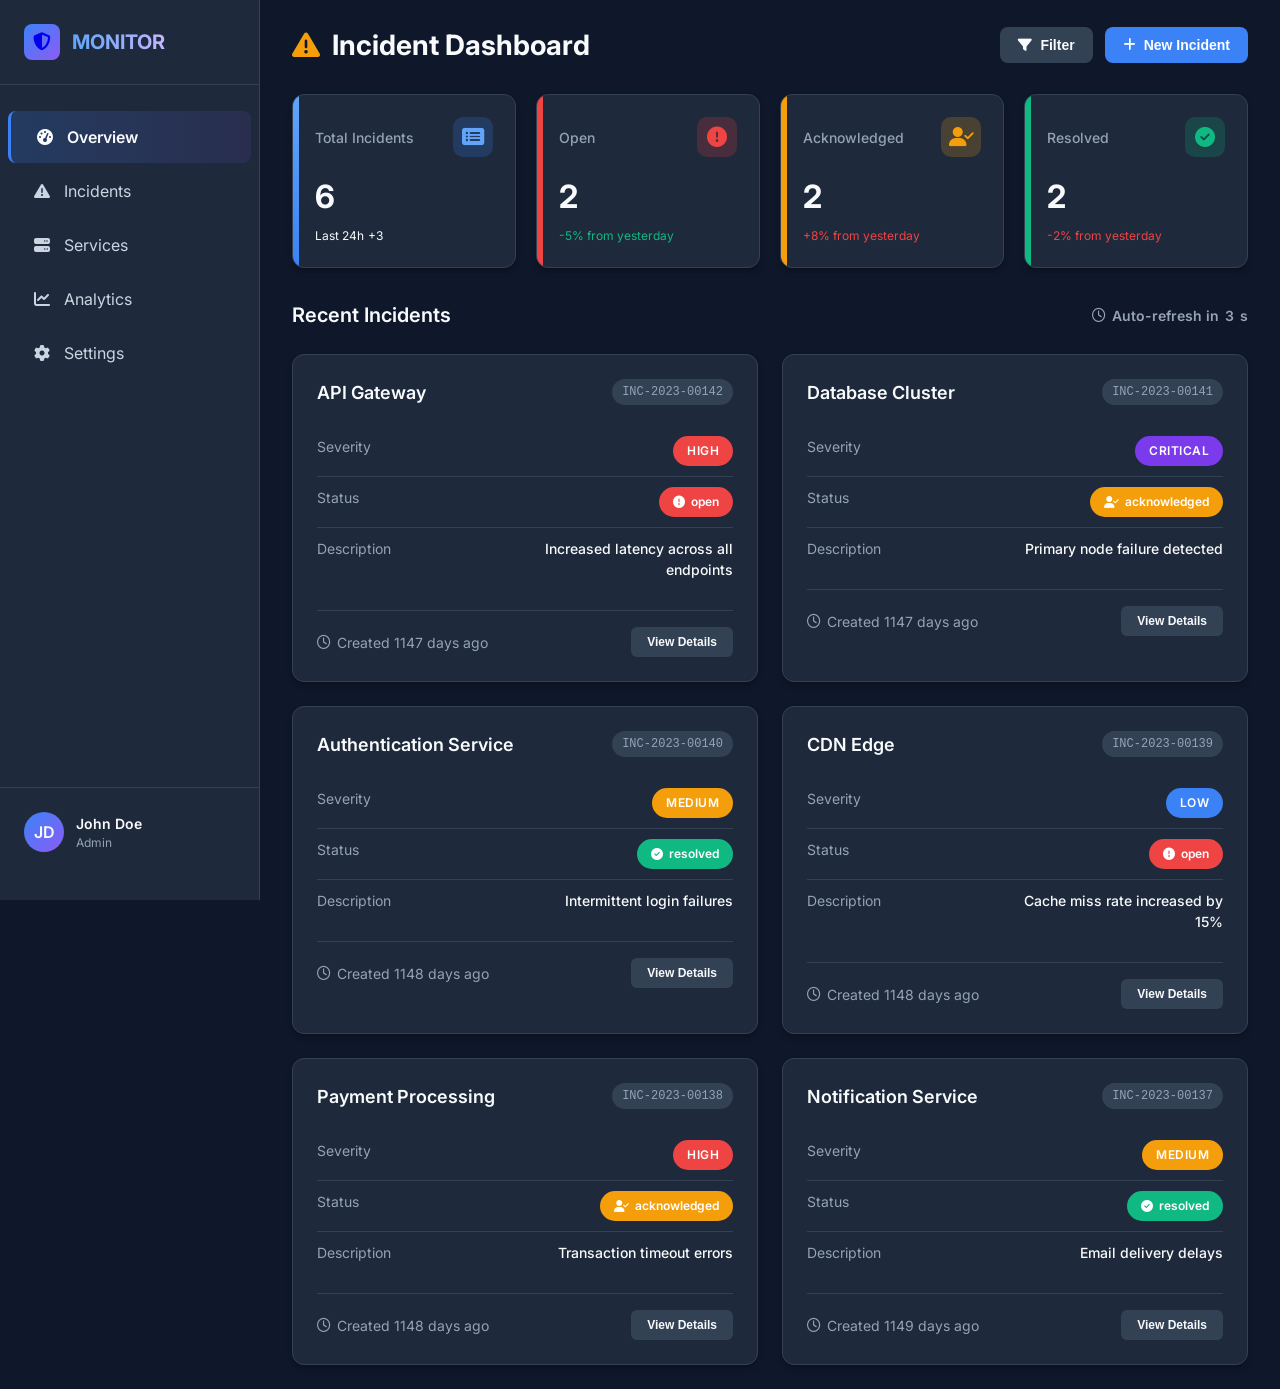
==== web-ui/index.html @ 993a1936 "finish" ====
<!DOCTYPE html>
<html lang="en">
<head>
  <meta charset="UTF-8">
  <meta name="viewport" content="width=device-width, initial-scale=1.0">
  <title>Dashboard - Monitoring Dashboard</title>
  <link href="https://fonts.googleapis.com/css2?family=Inter:wght@300;400;500;600;700&display=swap" rel="stylesheet">
  <link rel="stylesheet" href="https://cdnjs.cloudflare.com/ajax/libs/font-awesome/6.4.0/css/all.min.css">
  <style>
    /* CSS Variables */
    :root {
      --bg-primary: #0f172a;
      --bg-secondary: #1e293b;
      --bg-card: #1e293b;
      --bg-sidebar: #1e293b;
      --bg-accent: #334155;
      --text-primary: #f8fafc;
      --text-secondary: #cbd5e1;
      --text-muted: #94a3b8;
      --border-color: #334155;
      --shadow: 0 4px 6px -1px rgba(0,0,0,0.3);
      --radius: 12px;
      --transition: all 0.2s ease;
      --open: #ef4444;
      --acknowledged: #f59e0b;
      --resolved: #10b981;
      --low: #3b82f6;
      --medium: #f59e0b;
      --high: #ef4444;
      --critical: #7c3aed;
      --primary: #3b82f6;
      --success: #10b981;
      --warning: #f59e0b;
      --danger: #ef4444;
    }

    /* Base Styles */
    * {
      margin: 0;
      padding: 0;
      box-sizing: border-box;
    }

    body {
      font-family: 'Inter', sans-serif;
      background-color: var(--bg-primary);
      color: var(--text-primary);
      display: flex;
      min-height: 100vh;
      line-height: 1.5;
    }

    /* Sidebar */
    .sidebar {
      width: 260px;
      background-color: var(--bg-sidebar);
      padding: 24px 0;
      display: flex;
      flex-direction: column;
      border-right: 1px solid var(--border-color);
      position: sticky;
      top: 0;
      height: 100vh;
      flex-shrink: 0;
      z-index: 100;
    }

    .logo {
      display: flex;
      align-items: center;
      gap: 12px;
      padding: 0 24px 24px;
      border-bottom: 1px solid var(--border-color);
      margin-bottom: 24px;
      text-decoration: none;
    }

    .logo-icon {
      width: 36px;
      height: 36px;
      background: linear-gradient(135deg, #3b82f6, #8b5cf6);
      border-radius: 8px;
      display: flex;
      align-items: center;
      justify-content: center;
      font-size: 18px;
    }

    .logo-text {
      font-weight: 700;
      font-size: 1.25rem;
      background: linear-gradient(90deg, #60a5fa, #c4b5fd);
      -webkit-background-clip: text;
      -webkit-text-fill-color: transparent;
    }

    .nav-item {
      display: flex;
      align-items: center;
      gap: 12px;
      padding: 14px 24px;
      color: var(--text-secondary);
      text-decoration: none;
      transition: var(--transition);
      margin: 2px 8px;
      border-radius: 8px;
    }

    .nav-item:hover {
      background-color: var(--bg-accent);
      color: var(--text-primary);
    }

    .nav-item.active {
      background: linear-gradient(90deg, rgba(59, 130, 246, 0.2), rgba(139, 92, 246, 0.1));
      border-left: 3px solid var(--primary);
      color: var(--text-primary);
      font-weight: 600;
    }

    .nav-icon {
      width: 20px;
      text-align: center;
    }

    .sidebar-footer {
      margin-top: auto;
      padding: 24px;
      border-top: 1px solid var(--border-color);
    }

    .user-profile {
      display: flex;
      align-items: center;
      gap: 12px;
    }

    .user-avatar {
      width: 40px;
      height: 40px;
      border-radius: 50%;
      background: linear-gradient(135deg, #3b82f6, #8b5cf6);
      display: flex;
      align-items: center;
      justify-content: center;
      font-weight: 600;
    }

    .user-info h4 {
      font-size: 0.875rem;
      font-weight: 600;
    }

    .user-info p {
      font-size: 0.75rem;
      color: var(--text-muted);
    }

    /* Main Content */
    .main {
      flex: 1;
      padding: 24px 32px;
      overflow-y: auto;
    }

    .header {
      display: flex;
      justify-content: space-between;
      align-items: center;
      margin-bottom: 28px;
    }

    .header h1 {
      font-size: 1.75rem;
      font-weight: 700;
      display: flex;
      align-items: center;
      gap: 12px;
    }

    .header-actions {
      display: flex;
      gap: 12px;
    }

    .btn {
      padding: 10px 18px;
      border-radius: 8px;
      font-weight: 600;
      font-size: 0.875rem;
      cursor: pointer;
      transition: var(--transition);
      border: none;
      display: flex;
      align-items: center;
      gap: 8px;
    }

    .btn-primary {
      background-color: var(--primary);
      color: white;
    }

    .btn-primary:hover {
      background-color: #2563eb;
      transform: translateY(-1px);
    }

    .btn-secondary {
      background-color: var(--bg-accent);
      color: var(--text-primary);
    }

    .btn-secondary:hover {
      background-color: #475569;
      transform: translateY(-1px);
    }

    /* Summary Stats */
    .summary {
      display: grid;
      grid-template-columns: repeat(auto-fit, minmax(200px, 1fr));
      gap: 20px;
      margin-bottom: 32px;
    }

    .stat-card {
      background-color: var(--bg-card);
      border-radius: var(--radius);
      padding: 22px;
      box-shadow: var(--shadow);
      border: 1px solid var(--border-color);
      transition: var(--transition);
      position: relative;
      overflow: hidden;
    }

    .stat-card:hover {
      transform: translateY(-4px);
      box-shadow: 0 10px 25px -5px rgba(0, 0, 0, 0.4);
    }

    .stat-card::before {
      content: '';
      position: absolute;
      top: 0;
      left: 0;
      width: 6px;
      height: 100%;
    }

    .stat-card.total::before {
      background: linear-gradient(to bottom, #60a5fa, #3b82f6);
    }

    .stat-card.open::before {
      background-color: var(--open);
    }

    .stat-card.acknowledged::before {
      background-color: var(--acknowledged);
    }

    .stat-card.resolved::before {
      background-color: var(--resolved);
    }

    .stat-header {
      display: flex;
      justify-content: space-between;
      align-items: center;
      margin-bottom: 16px;
    }

    .stat-title {
      font-size: 0.875rem;
      color: var(--text-muted);
      font-weight: 500;
    }

    .stat-icon {
      width: 40px;
      height: 40px;
      border-radius: 10px;
      display: flex;
      align-items: center;
      justify-content: center;
      font-size: 1.25rem;
    }

    .stat-card.total .stat-icon {
      background-color: rgba(59, 130, 246, 0.2);
      color: #60a5fa;
    }

    .stat-card.open .stat-icon {
      background-color: rgba(239, 68, 68, 0.2);
      color: var(--open);
    }

    .stat-card.acknowledged .stat-icon {
      background-color: rgba(245, 158, 11, 0.2);
      color: var(--acknowledged);
    }

    .stat-card.resolved .stat-icon {
      background-color: rgba(16, 185, 129, 0.2);
      color: var(--resolved);
    }

    .stat-value {
      font-size: 2rem;
      font-weight: 700;
      margin-bottom: 6px;
    }

    .stat-change {
      font-size: 0.75rem;
      display: flex;
      align-items: center;
      gap: 4px;
    }

    .stat-change.positive {
      color: var(--success);
    }

    .stat-change.negative {
      color: var(--danger);
    }

    /* Dashboard Grid */
    .dashboard-grid {
      display: grid;
      grid-template-columns: repeat(auto-fill, minmax(350px, 1fr));
      gap: 24px;
      margin-top: 24px;
    }

    /* Incident Cards */
    .incident-card {
      background-color: var(--bg-card);
      border-radius: var(--radius);
      padding: 24px;
      box-shadow: var(--shadow);
      border: 1px solid var(--border-color);
      transition: var(--transition);
    }

    .incident-card:hover {
      transform: translateY(-4px);
      box-shadow: 0 10px 25px -5px rgba(0, 0, 0, 0.4);
      border-color: #475569;
    }

    .card-header {
      display: flex;
      justify-content: space-between;
      align-items: flex-start;
      margin-bottom: 16px;
    }

    .service-name {
      font-weight: 600;
      font-size: 1.125rem;
    }

    .incident-id {
      font-size: 0.75rem;
      color: var(--text-muted);
      background-color: var(--bg-accent);
      padding: 4px 10px;
      border-radius: 20px;
      font-family: monospace;
    }

    .incident-details {
      margin: 20px 0;
    }

    .detail-row {
      display: flex;
      justify-content: space-between;
      padding: 10px 0;
      border-bottom: 1px solid var(--border-color);
    }

    .detail-row:last-child {
      border-bottom: none;
    }

    .detail-label {
      color: var(--text-muted);
      font-size: 0.875rem;
    }

    .detail-value {
      font-weight: 500;
      font-size: 0.875rem;
    }

    .card-footer {
      display: flex;
      justify-content: space-between;
      align-items: center;
      margin-top: 20px;
      padding-top: 16px;
      border-top: 1px solid var(--border-color);
    }

    .time-display {
      font-size: 0.875rem;
      color: var(--text-muted);
      display: flex;
      align-items: center;
      gap: 6px;
    }

    .action-btn {
      padding: 8px 16px;
      border-radius: 6px;
      font-size: 0.75rem;
      font-weight: 600;
      background-color: var(--bg-accent);
      color: var(--text-primary);
      border: none;
      cursor: pointer;
      transition: var(--transition);
    }

    .action-btn:hover {
      background-color: #475569;
    }

    .dashboard-title {
      font-size: 1.25rem;
      font-weight: 600;
      margin: 32px 0 20px;
      display: flex;
      align-items: center;
      justify-content: space-between;
    }

    /* Badges */
    .badge {
      display: inline-block;
      padding: 6px 14px;
      font-size: 0.75rem;
      font-weight: 600;
      border-radius: 20px;
      color: white;
    }

    .severity-badge {
      text-transform: uppercase;
      letter-spacing: 0.5px;
    }

    .severity-low { background-color: var(--low); }
    .severity-medium { background-color: var(--medium); }
    .severity-high { background-color: var(--high); }
    .severity-critical { background-color: var(--critical); }

    .status-badge {
      display: inline-flex;
      align-items: center;
      gap: 6px;
    }

    .status-open { background-color: var(--open); }
    .status-acknowledged { background-color: var(--acknowledged); }
    .status-resolved { background-color: var(--resolved); }

    /* Loading State */
    .loading {
      display: flex;
      flex-direction: column;
      align-items: center;
      justify-content: center;
      padding: 60px 20px;
      text-align: center;
    }

    .loading-spinner {
      width: 50px;
      height: 50px;
      border: 4px solid rgba(59, 130, 246, 0.2);
      border-top-color: var(--primary);
      border-radius: 50%;
      animation: spin 1s linear infinite;
      margin-bottom: 20px;
    }

    @keyframes spin {
      to { transform: rotate(360deg); }
    }

    /* Responsive Design */
    @media (max-width: 1100px) {
      .sidebar {
        width: 80px;
        padding: 20px 0;
      }
      
      .logo-text, .nav-text, .user-info {
        display: none;
      }
      
      .logo {
        justify-content: center;
        padding: 0 0 24px;
      }
      
      .nav-item {
        justify-content: center;
        padding: 16px 0;
        margin: 2px 12px;
      }
      
      .sidebar-footer {
        padding: 16px;
        display: flex;
        justify-content: center;
      }
      
      .user-profile {
        justify-content: center;
      }
    }

    @media (max-width: 768px) {
      body {
        flex-direction: column;
      }
      
      .sidebar {
        width: 100%;
        height: auto;
        flex-direction: row;
        padding: 12px;
        position: relative;
      }
      
      .logo {
        border-bottom: none;
        border-right: 1px solid var(--border-color);
        padding-right: 16px;
        margin-right: 16px;
        margin-bottom: 0;
      }
      
      .nav {
        display: flex;
        flex: 1;
      }
      
      .nav-item {
        flex-direction: column;
        padding: 8px 12px;
        font-size: 0.75rem;
      }
      
      .sidebar-footer {
        display: none;
      }
      
      .main {
        padding: 20px;
      }
      
      .summary {
        grid-template-columns: repeat(2, 1fr);
      }
      
      .dashboard-grid {
        grid-template-columns: 1fr;
      }
    }

    @media (max-width: 480px) {
      .summary {
        grid-template-columns: 1fr;
      }
      
      .header {
        flex-direction: column;
        align-items: flex-start;
        gap: 16px;
      }
      
      .header-actions {
        width: 100%;
        justify-content: space-between;
      }
      
      .btn {
        padding: 10px 14px;
        font-size: 0.75rem;
      }
    }
  </style>
</head>
<body>
  <!-- Sidebar Navigation -->
  <div class="sidebar">
    <a href="index.html" class="logo">
      <div class="logo-icon">
        <i class="fas fa-shield-alt"></i>
      </div>
      <div class="logo-text">MONITOR</div>
    </a>

    <nav class="nav">
      <a href="index.html" class="nav-item active">
        <div class="nav-icon"><i class="fas fa-tachometer-alt"></i></div>
        <span class="nav-text">Overview</span>
      </a>
      <a href="incidents.html" class="nav-item">
        <div class="nav-icon"><i class="fas fa-exclamation-triangle"></i></div>
        <span class="nav-text">Incidents</span>
      </a>
      <a href="services.html" class="nav-item">
        <div class="nav-icon"><i class="fas fa-server"></i></div>
        <span class="nav-text">Services</span>
      </a>
      <a href="analytics.html" class="nav-item">
        <div class="nav-icon"><i class="fas fa-chart-line"></i></div>
        <span class="nav-text">Analytics</span>
      </a>
      <a href="settings.html" class="nav-item">
        <div class="nav-icon"><i class="fas fa-cog"></i></div>
        <span class="nav-text">Settings</span>
      </a>
    </nav>

    <div class="sidebar-footer">
      <div class="user-profile">
        <div class="user-avatar">JD</div>
        <div class="user-info">
          <h4>John Doe</h4>
          <p>Admin</p>
        </div>
      </div>
    </div>
  </div>

  <!-- Main Content Area -->
  <div class="main">
    <!-- Header -->
    <div class="header">
      <h1><i class="fas fa-exclamation-triangle" style="color: #f59e0b;"></i> Incident Dashboard</h1>
      <div class="header-actions">
        <button class="btn btn-secondary" id="filterBtn">
          <i class="fas fa-filter"></i> Filter
        </button>
        <button class="btn btn-primary" id="newIncidentBtn">
          <i class="fas fa-plus"></i> New Incident
        </button>
      </div>
    </div>

    <!-- Summary Stats -->
    <div class="summary" id="summary">
      <!-- Will be populated by JavaScript -->
      <div class="loading">
        <div class="loading-spinner"></div>
        <p>Loading statistics...</p>
      </div>
    </div>

    <!-- Incident Dashboard -->
    <div class="dashboard-title">
      <span>Recent Incidents</span>
      <span class="time-display"><i class="far fa-clock"></i> Auto-refresh in <span id="countdown">5</span>s</span>
    </div>
    
    <div class="dashboard-grid" id="dashboard">
      <!-- Will be populated by JavaScript -->
      <div class="loading">
        <div class="loading-spinner"></div>
        <p>Loading incidents...</p>
      </div>
    </div>
  </div>

  <script>
    // Toast notification function
    function showToast(message, type = 'info') {
      const toast = document.createElement('div');
      toast.className = `toast toast-${type}`;
      toast.textContent = message;
      toast.style.position = 'fixed';
      toast.style.bottom = '20px';
      toast.style.right = '20px';
      toast.style.padding = '12px 20px';
      toast.style.background = type === 'success' ? '#10b981' : 
                              type === 'error' ? '#ef4444' : 
                              type === 'warning' ? '#f59e0b' : '#3b82f6';
      toast.style.color = 'white';
      toast.style.borderRadius = '8px';
      toast.style.zIndex = '10000';
      toast.style.boxShadow = '0 4px 12px rgba(0,0,0,0.3)';
      toast.style.animation = 'slideIn 0.3s ease';
      
      document.body.appendChild(toast);
      
      setTimeout(() => {
        toast.style.animation = 'slideOut 0.3s ease';
        setTimeout(() => toast.remove(), 300);
      }, 3000);
    }

    // Add CSS for animations
    const style = document.createElement('style');
    style.textContent = `
      @keyframes slideIn {
        from { transform: translateX(100%); opacity: 0; }
        to { transform: translateX(0); opacity: 1; }
      }
      
      @keyframes slideOut {
        from { transform: translateX(0); opacity: 1; }
        to { transform: translateX(100%); opacity: 0; }
      }
    `;
    document.head.appendChild(style);

    // Get time ago helper function
    function getTimeAgo(date) {
      const now = new Date();
      const diffMs = now - new Date(date);
      const diffMins = Math.floor(diffMs / 60000);
      const diffHours = Math.floor(diffMs / 3600000);
      const diffDays = Math.floor(diffMs / 86400000);
      
      if (diffMins < 60) {
        return `${diffMins} min${diffMins !== 1 ? 's' : ''} ago`;
      } else if (diffHours < 24) {
        return `${diffHours} hour${diffHours !== 1 ? 's' : ''} ago`;
      } else {
        return `${diffDays} day${diffDays !== 1 ? 's' : ''} ago`;
      }
    }

    // Get status icon helper function
    function getStatusIcon(status) {
      switch(status) {
        case 'open': return 'fa-exclamation-circle';
        case 'acknowledged': return 'fa-user-check';
        case 'resolved': return 'fa-check-circle';
        default: return 'fa-question-circle';
      }
    }

    // Sample data for demonstration
    const sampleIncidents = [
      {
        id: "INC-2023-00142",
        service: "API Gateway",
        severity: "high",
        status: "open",
        created_at: "2023-10-15T14:30:00Z",
        description: "Increased latency across all endpoints"
      },
      {
        id: "INC-2023-00141",
        service: "Database Cluster",
        severity: "critical",
        status: "acknowledged",
        created_at: "2023-10-15T12:15:00Z",
        description: "Primary node failure detected"
      },
      {
        id: "INC-2023-00140",
        service: "Authentication Service",
        severity: "medium",
        status: "resolved",
        created_at: "2023-10-14T22:45:00Z",
        description: "Intermittent login failures"
      },
      {
        id: "INC-2023-00139",
        service: "CDN Edge",
        severity: "low",
        status: "open",
        created_at: "2023-10-14T18:20:00Z",
        description: "Cache miss rate increased by 15%"
      },
      {
        id: "INC-2023-00138",
        service: "Payment Processing",
        severity: "high",
        status: "acknowledged",
        created_at: "2023-10-14T10:05:00Z",
        description: "Transaction timeout errors"
      },
      {
        id: "INC-2023-00137",
        service: "Notification Service",
        severity: "medium",
        status: "resolved",
        created_at: "2023-10-13T16:40:00Z",
        description: "Email delivery delays"
      }
    ];

    // DOM Elements
    const summaryEl = document.getElementById('summary');
    const dashboardEl = document.getElementById('dashboard');
    const countdownEl = document.getElementById('countdown');

    // Initialize
    document.addEventListener('DOMContentLoaded', () => {
      loadIncidents();
      startAutoRefresh();
      
      // New incident button
      document.getElementById('newIncidentBtn').addEventListener('click', () => {
        showToast('Create incident form would open here', 'info');
      });
      
      // Filter button
      document.getElementById('filterBtn').addEventListener('click', () => {
        showToast('Filter options would open here', 'info');
        loadIncidents();
        countdown = 5; // Reset countdown on manual refresh
        countdownEl.textContent = countdown;
      });
      
      // Set active nav item
      document.querySelector('a[href="index.html"]').classList.add('active');
    });

    // Load incidents (with sample data as fallback)
    async function loadIncidents() {
      try {
        // Try to fetch from API
        const response = await fetch("http://localhost:8001/api/v1/incidents");
        const incidents = await response.json();
        updateSummary(incidents);
        renderCards(incidents);
      } catch (err) {
        // Fallback to sample data if API is unavailable
        console.warn("API unavailable, using sample data:", err);
        updateSummary(sampleIncidents);
        renderCards(sampleIncidents);
      }
    }

    // Update summary statistics
    function updateSummary(incidents) {
      const total = incidents.length;
      const open = incidents.filter(i => i.status === "open").length;
      const acknowledged = incidents.filter(i => i.status === "acknowledged").length;
      const resolved = incidents.filter(i => i.status === "resolved").length;

      // Calculate change percentages (mock data for demo)
      const openChange = open > 2 ? "+12%" : "-5%";
      const acknowledgedChange = acknowledged > 1 ? "+8%" : "-3%";
      const resolvedChange = resolved > 2 ? "+15%" : "-2%";

      summaryEl.innerHTML = `
        <div class="stat-card total">
          <div class="stat-header">
            <div class="stat-title">Total Incidents</div>
            <div class="stat-icon"><i class="fas fa-list-alt"></i></div>
          </div>
          <div class="stat-value">${total}</div>
          <div class="stat-change">Last 24h <span class="positive">+${Math.floor(total/2)}</span></div>
        </div>
        
        <div class="stat-card open">
          <div class="stat-header">
            <div class="stat-title">Open</div>
            <div class="stat-icon"><i class="fas fa-exclamation-circle"></i></div>
          </div>
          <div class="stat-value">${open}</div>
          <div class="stat-change ${openChange.startsWith('+') ? 'negative' : 'positive'}">${openChange} from yesterday</div>
        </div>
        
        <div class="stat-card acknowledged">
          <div class="stat-header">
            <div class="stat-title">Acknowledged</div>
            <div class="stat-icon"><i class="fas fa-user-check"></i></div>
          </div>
          <div class="stat-value">${acknowledged}</div>
          <div class="stat-change ${acknowledgedChange.startsWith('+') ? 'negative' : 'positive'}">${acknowledgedChange} from yesterday</div>
        </div>
        
        <div class="stat-card resolved">
          <div class="stat-header">
            <div class="stat-title">Resolved</div>
            <div class="stat-icon"><i class="fas fa-check-circle"></i></div>
          </div>
          <div class="stat-value">${resolved}</div>
          <div class="stat-change ${resolvedChange.startsWith('+') ? 'positive' : 'negative'}">${resolvedChange} from yesterday</div>
        </div>
      `;
    }

    // Render incident cards
    function renderCards(incidents) {
      if (!incidents.length) {
        dashboardEl.innerHTML = `
          <div style="grid-column: 1 / -1; text-align: center; padding: 60px 20px;">
            <div style="font-size: 4rem; color: #94a3b8; margin-bottom: 20px;">
              <i class="far fa-check-circle"></i>
            </div>
            <h3>No Active Incidents</h3>
            <p style="color: #94a3b8; max-width: 400px; margin: 10px auto;">
              All systems are operating normally. No incidents reported in the last 24 hours.
            </p>
          </div>
        `;
        return;
      }

      dashboardEl.innerHTML = incidents.map(incident => {
        // Format date
        const createdDate = new Date(incident.created_at);
        const timeAgo = getTimeAgo(createdDate);
        
        // Get appropriate severity class
        const severityClass = `severity-${incident.severity}`;
        
        // Get appropriate status class
        const statusClass = `status-${incident.status}`;
        
        return `
          <div class="incident-card">
            <div class="card-header">
              <div class="service-name">${incident.service}</div>
              <div class="incident-id">${incident.id}</div>
            </div>
            
            <div class="incident-details">
              <div class="detail-row">
                <div class="detail-label">Severity</div>
                <div class="detail-value">
                  <span class="badge severity-badge ${severityClass}">${incident.severity}</span>
                </div>
              </div>
              
              <div class="detail-row">
                <div class="detail-label">Status</div>
                <div class="detail-value">
                  <span class="badge status-badge ${statusClass}">
                    <i class="fas ${getStatusIcon(incident.status)}"></i>
                    ${incident.status}
                  </span>
                </div>
              </div>
              
              <div class="detail-row">
                <div class="detail-label">Description</div>
                <div class="detail-value" style="max-width: 200px; text-align: right;">${incident.description}</div>
              </div>
            </div>
            
            <div class="card-footer">
              <div class="time-display">
                <i class="far fa-clock"></i>
                Created ${timeAgo}
              </div>
              <button class="action-btn" onclick="viewIncident('${incident.id}')">
                View Details
              </button>
            </div>
          </div>
        `;
      }).join('');
    }

    // Auto-refresh functionality
    let countdown = 5;
    let countdownInterval;

    function startAutoRefresh() {
      countdownInterval = setInterval(() => {
        countdown--;
        countdownEl.textContent = countdown;
        
        if (countdown <= 0) {
          loadIncidents();
          countdown = 5;
        }
      }, 1000);
    }

    // View incident details (placeholder)
    function viewIncident(id) {
      showToast(`Viewing details for incident: ${id}`, 'info');
    }
  </script>
</body>
</html>
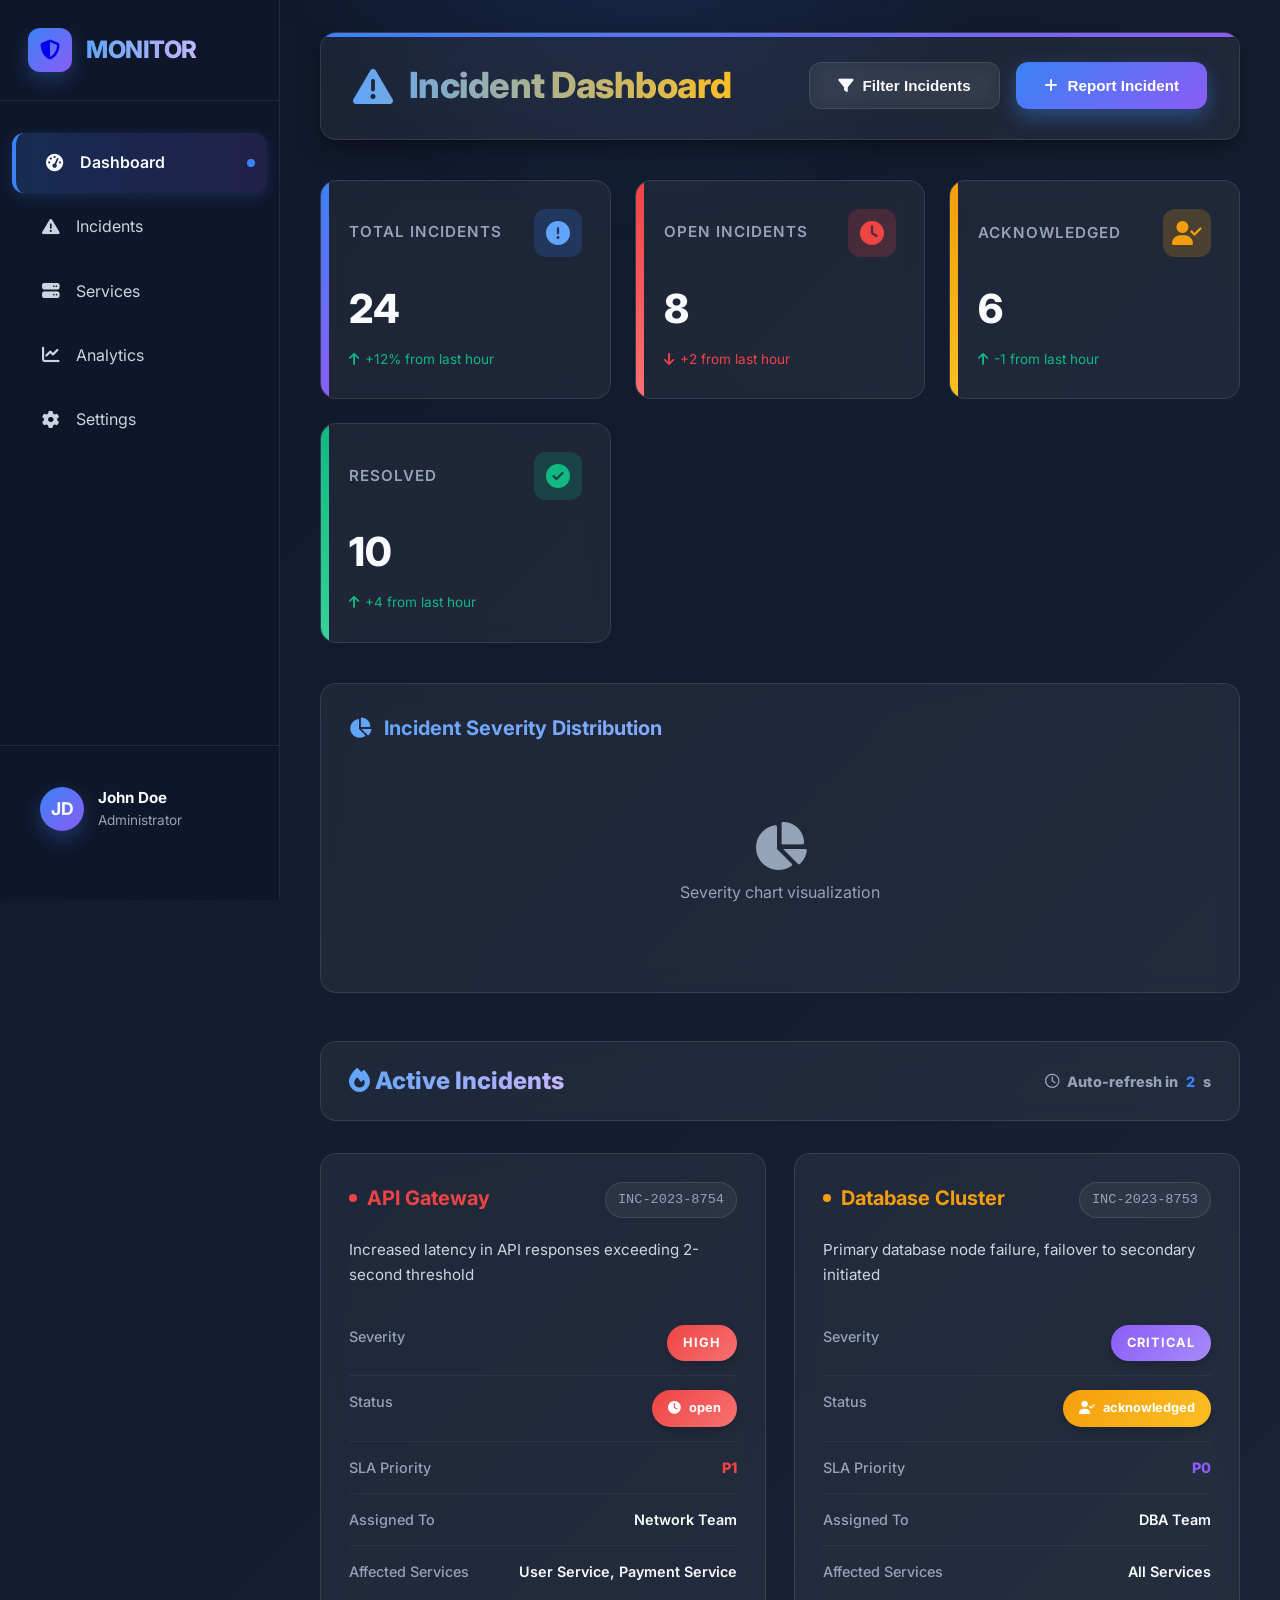
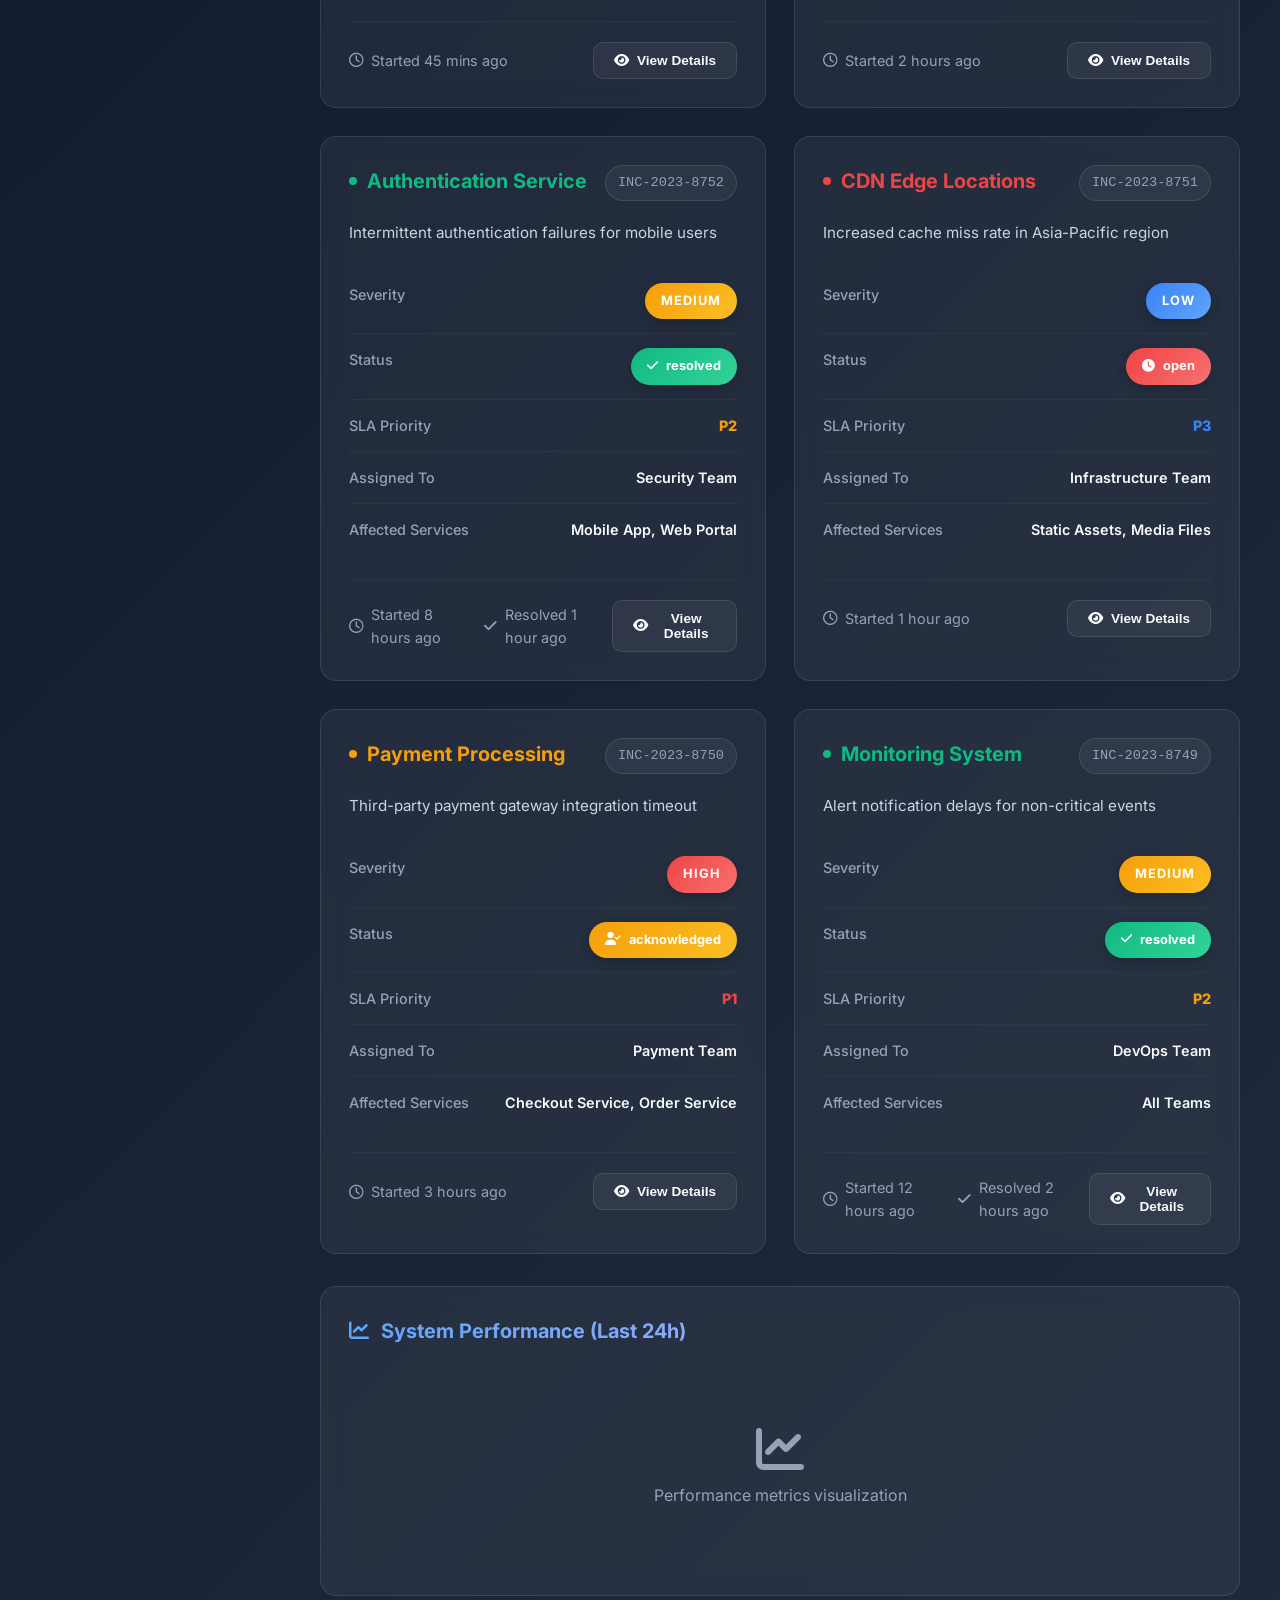
==== commit 7f16277e: "finish" ====
--- a/web-ui/index.html
+++ b/web-ui/index.html
@@ -4,37 +4,41 @@
   <meta charset="UTF-8">
   <meta name="viewport" content="width=device-width, initial-scale=1.0">
   <title>Dashboard - Monitoring Dashboard</title>
-  <link href="https://fonts.googleapis.com/css2?family=Inter:wght@300;400;500;600;700&display=swap" rel="stylesheet">
+  <link href="https://fonts.googleapis.com/css2?family=Inter:wght@300;400;500;600;700;800&display=swap" rel="stylesheet">
   <link rel="stylesheet" href="https://cdnjs.cloudflare.com/ajax/libs/font-awesome/6.4.0/css/all.min.css">
   <style>
-    /* CSS Variables */
+    /* CSS Variables with enhanced gradients */
     :root {
       --bg-primary: #0f172a;
       --bg-secondary: #1e293b;
-      --bg-card: #1e293b;
-      --bg-sidebar: #1e293b;
+      --bg-card: rgba(30, 41, 59, 0.7);
+      --bg-sidebar: rgba(15, 23, 42, 0.95);
       --bg-accent: #334155;
       --text-primary: #f8fafc;
       --text-secondary: #cbd5e1;
       --text-muted: #94a3b8;
-      --border-color: #334155;
-      --shadow: 0 4px 6px -1px rgba(0,0,0,0.3);
-      --radius: 12px;
-      --transition: all 0.2s ease;
+      --border-color: rgba(51, 65, 85, 0.5);
+      --shadow: 0 10px 25px -5px rgba(0, 0, 0, 0.5);
+      --shadow-lg: 0 20px 40px -10px rgba(0, 0, 0, 0.6);
+      --radius: 16px;
+      --transition: all 0.3s cubic-bezier(0.4, 0, 0.2, 1);
       --open: #ef4444;
       --acknowledged: #f59e0b;
       --resolved: #10b981;
       --low: #3b82f6;
       --medium: #f59e0b;
       --high: #ef4444;
-      --critical: #7c3aed;
+      --critical: #8b5cf6;
       --primary: #3b82f6;
+      --primary-gradient: linear-gradient(135deg, #3b82f6, #8b5cf6);
       --success: #10b981;
       --warning: #f59e0b;
       --danger: #ef4444;
-    }
-
-    /* Base Styles */
+      --glass-bg: rgba(255, 255, 255, 0.05);
+      --glass-border: rgba(255, 255, 255, 0.1);
+    }
+
+    /* Base Styles with smooth transitions */
     * {
       margin: 0;
       padding: 0;
@@ -43,18 +47,30 @@
 
     body {
       font-family: 'Inter', sans-serif;
-      background-color: var(--bg-primary);
+      background: linear-gradient(135deg, #0f172a 0%, #1e293b 100%);
       color: var(--text-primary);
       display: flex;
       min-height: 100vh;
-      line-height: 1.5;
-    }
-
-    /* Sidebar */
+      line-height: 1.6;
+      overflow-x: hidden;
+    }
+
+    body::before {
+      content: '';
+      position: fixed;
+      top: 0;
+      left: 0;
+      right: 0;
+      height: 300px;
+      background: radial-gradient(circle at 50% -50%, rgba(59, 130, 246, 0.15) 0%, transparent 50%);
+      z-index: -1;
+    }
+
+    /* Enhanced Sidebar with Glassmorphism */
     .sidebar {
-      width: 260px;
-      background-color: var(--bg-sidebar);
-      padding: 24px 0;
+      width: 280px;
+      background: var(--bg-sidebar);
+      padding: 28px 0;
       display: flex;
       flex-direction: column;
       border-right: 1px solid var(--border-color);
@@ -63,181 +79,319 @@
       height: 100vh;
       flex-shrink: 0;
       z-index: 100;
+      backdrop-filter: blur(10px);
+      -webkit-backdrop-filter: blur(10px);
     }
 
     .logo {
       display: flex;
       align-items: center;
-      gap: 12px;
-      padding: 0 24px 24px;
+      gap: 14px;
+      padding: 0 28px 28px;
       border-bottom: 1px solid var(--border-color);
-      margin-bottom: 24px;
+      margin-bottom: 28px;
       text-decoration: none;
+      position: relative;
+      overflow: hidden;
+    }
+
+    .logo::before {
+      content: '';
+      position: absolute;
+      top: 0;
+      left: -100%;
+      width: 100%;
+      height: 100%;
+      background: linear-gradient(90deg, transparent, rgba(59, 130, 246, 0.1), transparent);
+      transition: left 0.6s ease;
+    }
+
+    .logo:hover::before {
+      left: 100%;
     }
 
     .logo-icon {
-      width: 36px;
-      height: 36px;
-      background: linear-gradient(135deg, #3b82f6, #8b5cf6);
-      border-radius: 8px;
+      width: 44px;
+      height: 44px;
+      background: var(--primary-gradient);
+      border-radius: 12px;
       display: flex;
       align-items: center;
       justify-content: center;
-      font-size: 18px;
+      font-size: 20px;
+      box-shadow: 0 8px 20px rgba(59, 130, 246, 0.3);
+      transition: var(--transition);
+    }
+
+    .logo:hover .logo-icon {
+      transform: rotate(15deg) scale(1.1);
     }
 
     .logo-text {
-      font-weight: 700;
-      font-size: 1.25rem;
+      font-weight: 800;
+      font-size: 1.5rem;
       background: linear-gradient(90deg, #60a5fa, #c4b5fd);
       -webkit-background-clip: text;
       -webkit-text-fill-color: transparent;
+      letter-spacing: -0.5px;
     }
 
     .nav-item {
       display: flex;
       align-items: center;
-      gap: 12px;
-      padding: 14px 24px;
+      gap: 14px;
+      padding: 16px 28px;
       color: var(--text-secondary);
       text-decoration: none;
       transition: var(--transition);
-      margin: 2px 8px;
-      border-radius: 8px;
+      margin: 4px 12px;
+      border-radius: 12px;
+      position: relative;
+      overflow: hidden;
+    }
+
+    .nav-item::before {
+      content: '';
+      position: absolute;
+      top: 0;
+      left: -100%;
+      width: 100%;
+      height: 100%;
+      background: linear-gradient(90deg, transparent, rgba(59, 130, 246, 0.1), transparent);
+      transition: left 0.6s ease;
+    }
+
+    .nav-item:hover::before {
+      left: 100%;
     }
 
     .nav-item:hover {
-      background-color: var(--bg-accent);
+      background: var(--glass-bg);
       color: var(--text-primary);
+      transform: translateX(8px);
     }
 
     .nav-item.active {
-      background: linear-gradient(90deg, rgba(59, 130, 246, 0.2), rgba(139, 92, 246, 0.1));
-      border-left: 3px solid var(--primary);
+      background: linear-gradient(90deg, rgba(59, 130, 246, 0.2), rgba(139, 92, 246, 0.15));
+      border-left: 4px solid var(--primary);
       color: var(--text-primary);
       font-weight: 600;
+      box-shadow: 0 4px 15px rgba(59, 130, 246, 0.2);
+    }
+
+    .nav-item.active::after {
+      content: '';
+      position: absolute;
+      right: 12px;
+      width: 8px;
+      height: 8px;
+      background: var(--primary);
+      border-radius: 50%;
+      animation: pulse 2s infinite;
+    }
+
+    @keyframes pulse {
+      0%, 100% { opacity: 1; }
+      50% { opacity: 0.3; }
     }
 
     .nav-icon {
-      width: 20px;
+      width: 22px;
       text-align: center;
+      font-size: 1.1rem;
+      min-width: 22px;
     }
 
     .sidebar-footer {
       margin-top: auto;
-      padding: 24px;
+      padding: 28px;
       border-top: 1px solid var(--border-color);
     }
 
     .user-profile {
       display: flex;
       align-items: center;
-      gap: 12px;
+      gap: 14px;
+      padding: 12px;
+      border-radius: 12px;
+      transition: var(--transition);
+      cursor: pointer;
+    }
+
+    .user-profile:hover {
+      background: var(--glass-bg);
     }
 
     .user-avatar {
-      width: 40px;
-      height: 40px;
+      width: 44px;
+      height: 44px;
       border-radius: 50%;
-      background: linear-gradient(135deg, #3b82f6, #8b5cf6);
+      background: var(--primary-gradient);
       display: flex;
       align-items: center;
       justify-content: center;
-      font-weight: 600;
+      font-weight: 700;
+      font-size: 1.1rem;
+      box-shadow: 0 8px 20px rgba(59, 130, 246, 0.3);
+      transition: var(--transition);
+    }
+
+    .user-profile:hover .user-avatar {
+      transform: scale(1.1);
     }
 
     .user-info h4 {
-      font-size: 0.875rem;
-      font-weight: 600;
+      font-size: 0.95rem;
+      font-weight: 700;
     }
 
     .user-info p {
-      font-size: 0.75rem;
+      font-size: 0.85rem;
       color: var(--text-muted);
     }
 
-    /* Main Content */
+    /* Enhanced Main Content */
     .main {
       flex: 1;
+      padding: 32px 40px;
+      overflow-y: auto;
+      max-width: 1600px;
+      margin: 0 auto;
+      width: 100%;
+    }
+
+    /* Modern Header */
+    .header {
+      display: flex;
+      justify-content: space-between;
+      align-items: center;
+      margin-bottom: 40px;
       padding: 24px 32px;
-      overflow-y: auto;
-    }
-
-    .header {
-      display: flex;
-      justify-content: space-between;
-      align-items: center;
-      margin-bottom: 28px;
+      background: var(--glass-bg);
+      backdrop-filter: blur(10px);
+      border: 1px solid var(--glass-border);
+      border-radius: var(--radius);
+      box-shadow: var(--shadow);
+      position: relative;
+      overflow: hidden;
+    }
+
+    .header::before {
+      content: '';
+      position: absolute;
+      top: 0;
+      left: 0;
+      right: 0;
+      height: 4px;
+      background: var(--primary-gradient);
     }
 
     .header h1 {
-      font-size: 1.75rem;
+      font-size: 2.25rem;
+      font-weight: 800;
+      display: flex;
+      align-items: center;
+      gap: 16px;
+      background: linear-gradient(90deg, #60a5fa, #fbbf24);
+      -webkit-background-clip: text;
+      -webkit-text-fill-color: transparent;
+      letter-spacing: -0.5px;
+    }
+
+    .header h1 i {
+      font-size: 2.5rem;
+      animation: float 3s ease-in-out infinite;
+    }
+
+    @keyframes float {
+      0%, 100% { transform: translateY(0); }
+      50% { transform: translateY(-10px); }
+    }
+
+    .header-actions {
+      display: flex;
+      gap: 16px;
+    }
+
+    /* Enhanced Buttons */
+    .btn {
+      padding: 14px 28px;
+      border-radius: 12px;
       font-weight: 700;
-      display: flex;
-      align-items: center;
-      gap: 12px;
-    }
-
-    .header-actions {
-      display: flex;
-      gap: 12px;
-    }
-
-    .btn {
-      padding: 10px 18px;
-      border-radius: 8px;
-      font-weight: 600;
-      font-size: 0.875rem;
+      font-size: 0.95rem;
       cursor: pointer;
       transition: var(--transition);
       border: none;
       display: flex;
       align-items: center;
-      gap: 8px;
+      gap: 10px;
+      position: relative;
+      overflow: hidden;
+    }
+
+    .btn::before {
+      content: '';
+      position: absolute;
+      top: 0;
+      left: -100%;
+      width: 100%;
+      height: 100%;
+      background: linear-gradient(90deg, transparent, rgba(255, 255, 255, 0.2), transparent);
+      transition: left 0.6s ease;
+    }
+
+    .btn:hover::before {
+      left: 100%;
     }
 
     .btn-primary {
-      background-color: var(--primary);
+      background: var(--primary-gradient);
       color: white;
+      box-shadow: 0 8px 20px rgba(59, 130, 246, 0.4);
     }
 
     .btn-primary:hover {
-      background-color: #2563eb;
-      transform: translateY(-1px);
+      transform: translateY(-3px) scale(1.05);
+      box-shadow: 0 15px 30px rgba(59, 130, 246, 0.6);
     }
 
     .btn-secondary {
-      background-color: var(--bg-accent);
+      background: var(--glass-bg);
       color: var(--text-primary);
+      border: 1px solid var(--glass-border);
+      backdrop-filter: blur(10px);
     }
 
     .btn-secondary:hover {
-      background-color: #475569;
-      transform: translateY(-1px);
-    }
-
-    /* Summary Stats */
+      background: rgba(59, 130, 246, 0.1);
+      transform: translateY(-3px);
+      box-shadow: var(--shadow);
+    }
+
+    /* Enhanced Summary Stats */
     .summary {
       display: grid;
-      grid-template-columns: repeat(auto-fit, minmax(200px, 1fr));
-      gap: 20px;
-      margin-bottom: 32px;
+      grid-template-columns: repeat(auto-fit, minmax(240px, 1fr));
+      gap: 24px;
+      margin-bottom: 40px;
     }
 
     .stat-card {
-      background-color: var(--bg-card);
+      background: var(--glass-bg);
+      backdrop-filter: blur(10px);
       border-radius: var(--radius);
-      padding: 22px;
-      box-shadow: var(--shadow);
-      border: 1px solid var(--border-color);
+      padding: 28px;
+      border: 1px solid var(--glass-border);
       transition: var(--transition);
       position: relative;
       overflow: hidden;
+      cursor: pointer;
     }
 
     .stat-card:hover {
-      transform: translateY(-4px);
-      box-shadow: 0 10px 25px -5px rgba(0, 0, 0, 0.4);
+      transform: translateY(-8px);
+      box-shadow: var(--shadow-lg);
+      border-color: var(--primary);
     }
 
     .stat-card::before {
@@ -245,80 +399,99 @@
       position: absolute;
       top: 0;
       left: 0;
-      width: 6px;
+      width: 8px;
       height: 100%;
+      transition: var(--transition);
     }
 
     .stat-card.total::before {
-      background: linear-gradient(to bottom, #60a5fa, #3b82f6);
+      background: var(--primary-gradient);
     }
 
     .stat-card.open::before {
-      background-color: var(--open);
+      background: linear-gradient(to bottom, var(--open), #f87171);
     }
 
     .stat-card.acknowledged::before {
-      background-color: var(--acknowledged);
+      background: linear-gradient(to bottom, var(--acknowledged), #fbbf24);
     }
 
     .stat-card.resolved::before {
-      background-color: var(--resolved);
+      background: linear-gradient(to bottom, var(--resolved), #34d399);
+    }
+
+    .stat-card:hover::before {
+      width: 100%;
+      opacity: 0.1;
     }
 
     .stat-header {
       display: flex;
       justify-content: space-between;
       align-items: center;
-      margin-bottom: 16px;
+      margin-bottom: 20px;
+      position: relative;
+      z-index: 1;
     }
 
     .stat-title {
-      font-size: 0.875rem;
+      font-size: 0.95rem;
       color: var(--text-muted);
-      font-weight: 500;
+      font-weight: 600;
+      text-transform: uppercase;
+      letter-spacing: 1px;
     }
 
     .stat-icon {
-      width: 40px;
-      height: 40px;
-      border-radius: 10px;
+      width: 48px;
+      height: 48px;
+      border-radius: 12px;
       display: flex;
       align-items: center;
       justify-content: center;
-      font-size: 1.25rem;
+      font-size: 1.5rem;
+      transition: var(--transition);
+    }
+
+    .stat-card:hover .stat-icon {
+      transform: scale(1.1) rotate(10deg);
     }
 
     .stat-card.total .stat-icon {
-      background-color: rgba(59, 130, 246, 0.2);
+      background: rgba(59, 130, 246, 0.2);
       color: #60a5fa;
     }
 
     .stat-card.open .stat-icon {
-      background-color: rgba(239, 68, 68, 0.2);
+      background: rgba(239, 68, 68, 0.2);
       color: var(--open);
     }
 
     .stat-card.acknowledged .stat-icon {
-      background-color: rgba(245, 158, 11, 0.2);
+      background: rgba(245, 158, 11, 0.2);
       color: var(--acknowledged);
     }
 
     .stat-card.resolved .stat-icon {
-      background-color: rgba(16, 185, 129, 0.2);
+      background: rgba(16, 185, 129, 0.2);
       color: var(--resolved);
     }
 
     .stat-value {
-      font-size: 2rem;
-      font-weight: 700;
-      margin-bottom: 6px;
+      font-size: 2.5rem;
+      font-weight: 800;
+      margin-bottom: 8px;
+      position: relative;
+      z-index: 1;
     }
 
     .stat-change {
-      font-size: 0.75rem;
-      display: flex;
-      align-items: center;
-      gap: 4px;
+      font-size: 0.85rem;
+      display: flex;
+      align-items: center;
+      gap: 6px;
+      position: relative;
+      z-index: 1;
     }
 
     .stat-change.positive {
@@ -329,60 +502,100 @@
       color: var(--danger);
     }
 
-    /* Dashboard Grid */
+    /* Enhanced Dashboard Grid */
     .dashboard-grid {
       display: grid;
-      grid-template-columns: repeat(auto-fill, minmax(350px, 1fr));
-      gap: 24px;
-      margin-top: 24px;
-    }
-
-    /* Incident Cards */
+      grid-template-columns: repeat(auto-fill, minmax(380px, 1fr));
+      gap: 28px;
+      margin-top: 32px;
+    }
+
+    /* Enhanced Incident Cards */
     .incident-card {
-      background-color: var(--bg-card);
+      background: var(--glass-bg);
+      backdrop-filter: blur(10px);
       border-radius: var(--radius);
-      padding: 24px;
-      box-shadow: var(--shadow);
-      border: 1px solid var(--border-color);
+      padding: 28px;
+      border: 1px solid var(--glass-border);
       transition: var(--transition);
+      cursor: pointer;
+      position: relative;
+      overflow: hidden;
     }
 
     .incident-card:hover {
-      transform: translateY(-4px);
-      box-shadow: 0 10px 25px -5px rgba(0, 0, 0, 0.4);
-      border-color: #475569;
+      transform: translateY(-8px);
+      box-shadow: var(--shadow-lg);
+      border-color: var(--primary);
+    }
+
+    .incident-card::before {
+      content: '';
+      position: absolute;
+      top: 0;
+      left: 0;
+      right: 0;
+      height: 4px;
+      background: var(--primary-gradient);
+      transform: scaleX(0);
+      transition: transform 0.3s ease;
+    }
+
+    .incident-card:hover::before {
+      transform: scaleX(1);
     }
 
     .card-header {
       display: flex;
       justify-content: space-between;
       align-items: flex-start;
-      margin-bottom: 16px;
+      margin-bottom: 20px;
     }
 
     .service-name {
-      font-weight: 600;
-      font-size: 1.125rem;
+      font-weight: 700;
+      font-size: 1.25rem;
+      display: flex;
+      align-items: center;
+      gap: 10px;
+    }
+
+    .service-name::before {
+      content: '';
+      width: 8px;
+      height: 8px;
+      background: currentColor;
+      border-radius: 50%;
+      animation: pulse 2s infinite;
     }
 
     .incident-id {
-      font-size: 0.75rem;
+      font-size: 0.85rem;
       color: var(--text-muted);
-      background-color: var(--bg-accent);
-      padding: 4px 10px;
+      background: var(--glass-bg);
+      padding: 6px 12px;
       border-radius: 20px;
-      font-family: monospace;
+      font-family: 'SF Mono', monospace;
+      border: 1px solid var(--glass-border);
     }
 
     .incident-details {
-      margin: 20px 0;
+      margin: 24px 0;
     }
 
     .detail-row {
       display: flex;
       justify-content: space-between;
-      padding: 10px 0;
+      padding: 14px 0;
       border-bottom: 1px solid var(--border-color);
+      transition: var(--transition);
+    }
+
+    .detail-row:hover {
+      background: rgba(255, 255, 255, 0.02);
+      padding-left: 10px;
+      padding-right: 10px;
+      border-radius: 8px;
     }
 
     .detail-row:last-child {
@@ -391,189 +604,274 @@
 
     .detail-label {
       color: var(--text-muted);
-      font-size: 0.875rem;
+      font-size: 0.9rem;
+      font-weight: 500;
     }
 
     .detail-value {
-      font-weight: 500;
-      font-size: 0.875rem;
+      font-weight: 600;
+      font-size: 0.9rem;
+      text-align: right;
     }
 
     .card-footer {
       display: flex;
       justify-content: space-between;
       align-items: center;
-      margin-top: 20px;
-      padding-top: 16px;
+      margin-top: 24px;
+      padding-top: 20px;
       border-top: 1px solid var(--border-color);
     }
 
     .time-display {
-      font-size: 0.875rem;
+      font-size: 0.9rem;
       color: var(--text-muted);
       display: flex;
       align-items: center;
-      gap: 6px;
+      gap: 8px;
     }
 
     .action-btn {
-      padding: 8px 16px;
-      border-radius: 6px;
-      font-size: 0.75rem;
-      font-weight: 600;
-      background-color: var(--bg-accent);
+      padding: 10px 20px;
+      border-radius: 10px;
+      font-size: 0.85rem;
+      font-weight: 700;
+      background: var(--glass-bg);
       color: var(--text-primary);
-      border: none;
+      border: 1px solid var(--glass-border);
       cursor: pointer;
       transition: var(--transition);
+      display: flex;
+      align-items: center;
+      gap: 8px;
     }
 
     .action-btn:hover {
-      background-color: #475569;
-    }
-
+      background: var(--primary);
+      color: white;
+      transform: translateY(-2px);
+      box-shadow: 0 8px 20px rgba(59, 130, 246, 0.3);
+    }
+
+    /* Enhanced Dashboard Title */
     .dashboard-title {
-      font-size: 1.25rem;
-      font-weight: 600;
-      margin: 32px 0 20px;
+      font-size: 1.5rem;
+      font-weight: 800;
+      margin: 48px 0 32px;
       display: flex;
       align-items: center;
       justify-content: space-between;
-    }
-
-    /* Badges */
+      padding: 20px 28px;
+      background: var(--glass-bg);
+      backdrop-filter: blur(10px);
+      border-radius: var(--radius);
+      border: 1px solid var(--glass-border);
+    }
+
+    .dashboard-title span:first-child {
+      background: linear-gradient(90deg, #60a5fa, #c4b5fd);
+      -webkit-background-clip: text;
+      -webkit-text-fill-color: transparent;
+    }
+
+    /* Enhanced Badges */
     .badge {
       display: inline-block;
-      padding: 6px 14px;
-      font-size: 0.75rem;
-      font-weight: 600;
+      padding: 8px 16px;
+      font-size: 0.8rem;
+      font-weight: 700;
       border-radius: 20px;
       color: white;
+      transition: var(--transition);
     }
 
     .severity-badge {
       text-transform: uppercase;
-      letter-spacing: 0.5px;
-    }
-
-    .severity-low { background-color: var(--low); }
-    .severity-medium { background-color: var(--medium); }
-    .severity-high { background-color: var(--high); }
-    .severity-critical { background-color: var(--critical); }
+      letter-spacing: 1px;
+      box-shadow: 0 4px 12px rgba(0, 0, 0, 0.2);
+    }
+
+    .severity-badge:hover {
+      transform: scale(1.05);
+    }
+
+    .severity-low { 
+      background: linear-gradient(135deg, var(--low), #60a5fa);
+    }
+    .severity-medium { 
+      background: linear-gradient(135deg, var(--medium), #fbbf24);
+    }
+    .severity-high { 
+      background: linear-gradient(135deg, var(--high), #f87171);
+    }
+    .severity-critical { 
+      background: linear-gradient(135deg, var(--critical), #a78bfa);
+    }
 
     .status-badge {
       display: inline-flex;
       align-items: center;
-      gap: 6px;
-    }
-
-    .status-open { background-color: var(--open); }
-    .status-acknowledged { background-color: var(--acknowledged); }
-    .status-resolved { background-color: var(--resolved); }
-
-    /* Loading State */
+      gap: 8px;
+      box-shadow: 0 4px 12px rgba(0, 0, 0, 0.2);
+    }
+
+    .status-open { 
+      background: linear-gradient(135deg, var(--open), #f87171);
+    }
+    .status-acknowledged { 
+      background: linear-gradient(135deg, var(--acknowledged), #fbbf24);
+    }
+    .status-resolved { 
+      background: linear-gradient(135deg, var(--resolved), #34d399);
+    }
+
+    /* Enhanced Loading State */
     .loading {
       display: flex;
       flex-direction: column;
       align-items: center;
       justify-content: center;
-      padding: 60px 20px;
+      padding: 80px 28px;
       text-align: center;
+      grid-column: 1 / -1;
+      background: var(--glass-bg);
+      backdrop-filter: blur(10px);
+      border-radius: var(--radius);
+      border: 1px solid var(--glass-border);
     }
 
     .loading-spinner {
-      width: 50px;
-      height: 50px;
+      width: 60px;
+      height: 60px;
       border: 4px solid rgba(59, 130, 246, 0.2);
       border-top-color: var(--primary);
       border-radius: 50%;
       animation: spin 1s linear infinite;
-      margin-bottom: 20px;
+      margin-bottom: 24px;
     }
 
     @keyframes spin {
       to { transform: rotate(360deg); }
     }
 
+    .loading p {
+      font-size: 1.1rem;
+      color: var(--text-muted);
+      margin-top: 16px;
+    }
+
+    /* Countdown Animation */
+    #countdown {
+      font-weight: 800;
+      color: var(--primary);
+      animation: countdown 1s infinite;
+    }
+
+    @keyframes countdown {
+      0%, 100% { opacity: 1; }
+      50% { opacity: 0.5; }
+    }
+
+    /* Empty State */
+    .empty-state {
+      grid-column: 1 / -1;
+      text-align: center;
+      padding: 80px 28px;
+      background: var(--glass-bg);
+      backdrop-filter: blur(10px);
+      border-radius: var(--radius);
+      border: 1px solid var(--glass-border);
+    }
+
+    .empty-state i {
+      font-size: 4.5rem;
+      background: linear-gradient(135deg, #60a5fa, #c4b5fd);
+      -webkit-background-clip: text;
+      -webkit-text-fill-color: transparent;
+      margin-bottom: 24px;
+      animation: float 3s ease-in-out infinite;
+    }
+
+    .empty-state h3 {
+      font-size: 1.75rem;
+      margin-bottom: 12px;
+      background: linear-gradient(90deg, #60a5fa, #c4b5fd);
+      -webkit-background-clip: text;
+      -webkit-text-fill-color: transparent;
+    }
+
+    .empty-state p {
+      color: var(--text-muted);
+      max-width: 480px;
+      margin: 0 auto;
+      line-height: 1.8;
+    }
+
     /* Responsive Design */
-    @media (max-width: 1100px) {
+    @media (max-width: 1200px) {
       .sidebar {
-        width: 80px;
-        padding: 20px 0;
-      }
-      
-      .logo-text, .nav-text, .user-info {
-        display: none;
-      }
-      
-      .logo {
-        justify-content: center;
-        padding: 0 0 24px;
-      }
-      
-      .nav-item {
-        justify-content: center;
-        padding: 16px 0;
-        margin: 2px 12px;
-      }
-      
-      .sidebar-footer {
-        padding: 16px;
-        display: flex;
-        justify-content: center;
-      }
-      
-      .user-profile {
-        justify-content: center;
+        width: 240px;
+      }
+      
+      .dashboard-grid {
+        grid-template-columns: repeat(auto-fill, minmax(340px, 1fr));
+      }
+    }
+
+    @media (max-width: 1024px) {
+      .sidebar {
+        transform: translateX(-100%);
+        position: fixed;
+        transition: transform 0.3s ease;
+      }
+      
+      .sidebar.active {
+        transform: translateX(0);
+      }
+      
+      .main {
+        padding: 24px;
+      }
+      
+      .menu-toggle {
+        display: flex !important;
       }
     }
 
     @media (max-width: 768px) {
-      body {
-        flex-direction: column;
-      }
-      
-      .sidebar {
-        width: 100%;
-        height: auto;
-        flex-direction: row;
-        padding: 12px;
-        position: relative;
-      }
-      
-      .logo {
-        border-bottom: none;
-        border-right: 1px solid var(--border-color);
-        padding-right: 16px;
-        margin-right: 16px;
-        margin-bottom: 0;
-      }
-      
-      .nav {
-        display: flex;
-        flex: 1;
-      }
-      
-      .nav-item {
-        flex-direction: column;
-        padding: 8px 12px;
-        font-size: 0.75rem;
-      }
-      
-      .sidebar-footer {
-        display: none;
-      }
-      
       .main {
         padding: 20px;
       }
       
+      .header {
+        flex-direction: column;
+        align-items: flex-start;
+        gap: 20px;
+        padding: 20px;
+      }
+      
+      .header-actions {
+        width: 100%;
+        flex-direction: column;
+      }
+      
+      .btn {
+        width: 100%;
+        justify-content: center;
+      }
+      
       .summary {
         grid-template-columns: repeat(2, 1fr);
       }
       
       .dashboard-grid {
         grid-template-columns: 1fr;
+      }
+      
+      .dashboard-title {
+        flex-direction: column;
+        gap: 16px;
+        text-align: center;
       }
     }
 
@@ -582,27 +880,95 @@
         grid-template-columns: 1fr;
       }
       
-      .header {
-        flex-direction: column;
-        align-items: flex-start;
-        gap: 16px;
-      }
-      
-      .header-actions {
-        width: 100%;
-        justify-content: space-between;
-      }
-      
-      .btn {
-        padding: 10px 14px;
-        font-size: 0.75rem;
-      }
+      .header h1 {
+        font-size: 1.75rem;
+      }
+      
+      .stat-value {
+        font-size: 2rem;
+      }
+    }
+
+    /* Mobile Menu Toggle */
+    .menu-toggle {
+      display: none;
+      position: fixed;
+      top: 20px;
+      left: 20px;
+      z-index: 1000;
+      background: var(--primary-gradient);
+      color: white;
+      width: 56px;
+      height: 56px;
+      border-radius: 12px;
+      border: none;
+      cursor: pointer;
+      align-items: center;
+      justify-content: center;
+      font-size: 1.5rem;
+      box-shadow: var(--shadow);
+      transition: var(--transition);
+    }
+
+    .menu-toggle:hover {
+      transform: scale(1.1);
+    }
+
+    /* Custom Scrollbar */
+    ::-webkit-scrollbar {
+      width: 10px;
+    }
+
+    ::-webkit-scrollbar-track {
+      background: var(--bg-secondary);
+      border-radius: 5px;
+    }
+
+    ::-webkit-scrollbar-thumb {
+      background: var(--primary-gradient);
+      border-radius: 5px;
+    }
+
+    ::-webkit-scrollbar-thumb:hover {
+      background: linear-gradient(135deg, #2563eb, #7c3aed);
+    }
+
+    /* Chart Container Styles */
+    .chart-container {
+      background: var(--glass-bg);
+      backdrop-filter: blur(10px);
+      border-radius: var(--radius);
+      padding: 28px;
+      border: 1px solid var(--glass-border);
+      margin-top: 32px;
+      transition: var(--transition);
+    }
+
+    .chart-container:hover {
+      box-shadow: var(--shadow);
+    }
+
+    .chart-title {
+      font-size: 1.25rem;
+      font-weight: 700;
+      margin-bottom: 20px;
+      display: flex;
+      align-items: center;
+      gap: 12px;
+      background: linear-gradient(90deg, #60a5fa, #c4b5fd);
+      -webkit-background-clip: text;
+      -webkit-text-fill-color: transparent;
     }
   </style>
 </head>
 <body>
+  <!-- Mobile Menu Toggle -->
+  <button class="menu-toggle" id="menuToggle">
+    <i class="fas fa-bars"></i>
+  </button>
+
   <!-- Sidebar Navigation -->
-  <div class="sidebar">
+  <div class="sidebar" id="sidebar">
     <a href="index.html" class="logo">
       <div class="logo-icon">
         <i class="fas fa-shield-alt"></i>
@@ -613,7 +979,7 @@
     <nav class="nav">
       <a href="index.html" class="nav-item active">
         <div class="nav-icon"><i class="fas fa-tachometer-alt"></i></div>
-        <span class="nav-text">Overview</span>
+        <span class="nav-text">Dashboard</span>
       </a>
       <a href="incidents.html" class="nav-item">
         <div class="nav-icon"><i class="fas fa-exclamation-triangle"></i></div>
@@ -638,7 +1004,7 @@
         <div class="user-avatar">JD</div>
         <div class="user-info">
           <h4>John Doe</h4>
-          <p>Admin</p>
+          <p>Administrator</p>
         </div>
       </div>
     </div>
@@ -648,349 +1014,504 @@
   <div class="main">
     <!-- Header -->
     <div class="header">
-      <h1><i class="fas fa-exclamation-triangle" style="color: #f59e0b;"></i> Incident Dashboard</h1>
+      <h1><i class="fas fa-exclamation-triangle"></i> Incident Dashboard</h1>
       <div class="header-actions">
         <button class="btn btn-secondary" id="filterBtn">
-          <i class="fas fa-filter"></i> Filter
+          <i class="fas fa-filter"></i> Filter Incidents
         </button>
         <button class="btn btn-primary" id="newIncidentBtn">
-          <i class="fas fa-plus"></i> New Incident
+          <i class="fas fa-plus"></i> Report Incident
         </button>
       </div>
     </div>
 
     <!-- Summary Stats -->
     <div class="summary" id="summary">
-      <!-- Will be populated by JavaScript -->
       <div class="loading">
         <div class="loading-spinner"></div>
         <p>Loading statistics...</p>
       </div>
     </div>
 
+    <!-- Severity Distribution Chart (Placeholder) -->
+    <div class="chart-container">
+      <div class="chart-title">
+        <i class="fas fa-chart-pie"></i> Incident Severity Distribution
+      </div>
+      <div id="severityChart" style="height: 200px; display: flex; align-items: center; justify-content: center; color: var(--text-muted);">
+        <div style="text-align: center;">
+          <i class="fas fa-chart-pie" style="font-size: 3rem; margin-bottom: 10px;"></i>
+          <p>Severity chart visualization</p>
+        </div>
+      </div>
+    </div>
+
     <!-- Incident Dashboard -->
     <div class="dashboard-title">
-      <span>Recent Incidents</span>
+      <span><i class="fas fa-fire"></i> Active Incidents</span>
       <span class="time-display"><i class="far fa-clock"></i> Auto-refresh in <span id="countdown">5</span>s</span>
     </div>
     
     <div class="dashboard-grid" id="dashboard">
-      <!-- Will be populated by JavaScript -->
       <div class="loading">
         <div class="loading-spinner"></div>
         <p>Loading incidents...</p>
       </div>
     </div>
+
+    <!-- Performance Metrics -->
+    <div class="chart-container">
+      <div class="chart-title">
+        <i class="fas fa-chart-line"></i> System Performance (Last 24h)
+      </div>
+      <div id="performanceChart" style="height: 200px; display: flex; align-items: center; justify-content: center; color: var(--text-muted);">
+        <div style="text-align: center;">
+          <i class="fas fa-chart-line" style="font-size: 3rem; margin-bottom: 10px;"></i>
+          <p>Performance metrics visualization</p>
+        </div>
+      </div>
+    </div>
   </div>
 
   <script>
-    // Toast notification function
+    // Enhanced Toast notification function
     function showToast(message, type = 'info') {
       const toast = document.createElement('div');
       toast.className = `toast toast-${type}`;
-      toast.textContent = message;
-      toast.style.position = 'fixed';
-      toast.style.bottom = '20px';
-      toast.style.right = '20px';
-      toast.style.padding = '12px 20px';
-      toast.style.background = type === 'success' ? '#10b981' : 
-                              type === 'error' ? '#ef4444' : 
-                              type === 'warning' ? '#f59e0b' : '#3b82f6';
-      toast.style.color = 'white';
-      toast.style.borderRadius = '8px';
-      toast.style.zIndex = '10000';
-      toast.style.boxShadow = '0 4px 12px rgba(0,0,0,0.3)';
-      toast.style.animation = 'slideIn 0.3s ease';
+      toast.innerHTML = `
+        <div style="display: flex; align-items: center; gap: 12px;">
+          <i class="fas fa-${type === 'success' ? 'check-circle' : type === 'error' ? 'exclamation-circle' : type === 'warning' ? 'exclamation-triangle' : 'info-circle'}"></i>
+          <span>${message}</span>
+        </div>
+        <button onclick="this.parentElement.remove()" style="background: none; border: none; color: inherit; cursor: pointer;">
+          <i class="fas fa-times"></i>
+        </button>
+      `;
+      
+      Object.assign(toast.style, {
+        position: 'fixed',
+        bottom: '20px',
+        right: '20px',
+        padding: '16px 24px',
+        background: type === 'success' ? 'linear-gradient(135deg, #10b981, #34d399)' : 
+                   type === 'error' ? 'linear-gradient(135deg, #ef4444, #f87171)' : 
+                   type === 'warning' ? 'linear-gradient(135deg, #f59e0b, #fbbf24)' : 
+                   'linear-gradient(135deg, #3b82f6, #60a5fa)',
+        color: 'white',
+        borderRadius: '12px',
+        zIndex: '10000',
+        boxShadow: '0 10px 25px rgba(0,0,0,0.3)',
+        animation: 'slideIn 0.4s cubic-bezier(0.4, 0, 0.2, 1)',
+        display: 'flex',
+        alignItems: 'center',
+        justifyContent: 'space-between',
+        gap: '20px',
+        minWidth: '300px',
+        backdropFilter: 'blur(10px)',
+        border: '1px solid rgba(255,255,255,0.1)'
+      });
       
       document.body.appendChild(toast);
       
       setTimeout(() => {
-        toast.style.animation = 'slideOut 0.3s ease';
-        setTimeout(() => toast.remove(), 300);
-      }, 3000);
-    }
-
-    // Add CSS for animations
-    const style = document.createElement('style');
-    style.textContent = `
-      @keyframes slideIn {
-        from { transform: translateX(100%); opacity: 0; }
-        to { transform: translateX(0); opacity: 1; }
-      }
-      
-      @keyframes slideOut {
-        from { transform: translateX(0); opacity: 1; }
-        to { transform: translateX(100%); opacity: 0; }
-      }
-    `;
-    document.head.appendChild(style);
-
-    // Get time ago helper function
+        toast.style.animation = 'slideOut 0.4s cubic-bezier(0.4, 0, 0.2, 1)';
+        setTimeout(() => toast.remove(), 400);
+      }, 4000);
+    }
+
+    // Enhanced time ago helper function
     function getTimeAgo(date) {
       const now = new Date();
       const diffMs = now - new Date(date);
+      const diffSecs = Math.floor(diffMs / 1000);
       const diffMins = Math.floor(diffMs / 60000);
       const diffHours = Math.floor(diffMs / 3600000);
       const diffDays = Math.floor(diffMs / 86400000);
       
-      if (diffMins < 60) {
+      if (diffSecs < 60) {
+        return `just now`;
+      } else if (diffMins < 60) {
         return `${diffMins} min${diffMins !== 1 ? 's' : ''} ago`;
       } else if (diffHours < 24) {
         return `${diffHours} hour${diffHours !== 1 ? 's' : ''} ago`;
       } else {
-        return `${diffDays} day${diffDays !== 1 ? 's' : ''} ago`;
-      }
-    }
-
-    // Get status icon helper function
-    function getStatusIcon(status) {
-      switch(status) {
-        case 'open': return 'fa-exclamation-circle';
-        case 'acknowledged': return 'fa-user-check';
-        case 'resolved': return 'fa-check-circle';
-        default: return 'fa-question-circle';
-      }
-    }
-
-    // Sample data for demonstration
+               return `${diffDays} day${diffDays !== 1 ? 's' : ''} ago`;
+      }
+    }
+
+    // Mobile menu toggle functionality
+    const menuToggle = document.getElementById('menuToggle');
+    const sidebar = document.getElementById('sidebar');
+
+    menuToggle.addEventListener('click', () => {
+      sidebar.classList.toggle('active');
+    });
+
+    // Close sidebar when clicking outside on mobile
+    document.addEventListener('click', (e) => {
+      if (window.innerWidth <= 1024 && 
+          !sidebar.contains(e.target) && 
+          e.target !== menuToggle && 
+          !menuToggle.contains(e.target)) {
+        sidebar.classList.remove('active');
+      }
+    });
+
+    // Countdown timer for auto-refresh
+    let countdown = 5;
+    const countdownElement = document.getElementById('countdown');
+    let countdownInterval;
+
+    function startCountdown() {
+      clearInterval(countdownInterval);
+      countdown = 5;
+      countdownElement.textContent = countdown;
+      
+      countdownInterval = setInterval(() => {
+        countdown--;
+        countdownElement.textContent = countdown;
+        
+        if (countdown <= 0) {
+          clearInterval(countdownInterval);
+          fetchIncidents();
+          showToast('Incidents refreshed successfully', 'success');
+        }
+      }, 1000);
+    }
+
+    // Simulated incident data with realistic examples
     const sampleIncidents = [
       {
-        id: "INC-2023-00142",
-        service: "API Gateway",
-        severity: "high",
-        status: "open",
-        created_at: "2023-10-15T14:30:00Z",
-        description: "Increased latency across all endpoints"
+        id: 'INC-2023-8754',
+        service: 'API Gateway',
+        status: 'open',
+        severity: 'high',
+        description: 'Increased latency in API responses exceeding 2-second threshold',
+        affectedServices: ['User Service', 'Payment Service'],
+        startTime: new Date(Date.now() - 45 * 60000),
+        assignedTo: 'Network Team',
+        sla: 'P1',
+        updates: 3
       },
       {
-        id: "INC-2023-00141",
-        service: "Database Cluster",
-        severity: "critical",
-        status: "acknowledged",
-        created_at: "2023-10-15T12:15:00Z",
-        description: "Primary node failure detected"
+        id: 'INC-2023-8753',
+        service: 'Database Cluster',
+        status: 'acknowledged',
+        severity: 'critical',
+        description: 'Primary database node failure, failover to secondary initiated',
+        affectedServices: ['All Services'],
+        startTime: new Date(Date.now() - 2 * 3600000),
+        assignedTo: 'DBA Team',
+        sla: 'P0',
+        updates: 12
       },
       {
-        id: "INC-2023-00140",
-        service: "Authentication Service",
-        severity: "medium",
-        status: "resolved",
-        created_at: "2023-10-14T22:45:00Z",
-        description: "Intermittent login failures"
+        id: 'INC-2023-8752',
+        service: 'Authentication Service',
+        status: 'resolved',
+        severity: 'medium',
+        description: 'Intermittent authentication failures for mobile users',
+        affectedServices: ['Mobile App', 'Web Portal'],
+        startTime: new Date(Date.now() - 8 * 3600000),
+        resolvedTime: new Date(Date.now() - 3600000),
+        assignedTo: 'Security Team',
+        sla: 'P2',
+        updates: 5
       },
       {
-        id: "INC-2023-00139",
-        service: "CDN Edge",
-        severity: "low",
-        status: "open",
-        created_at: "2023-10-14T18:20:00Z",
-        description: "Cache miss rate increased by 15%"
+        id: 'INC-2023-8751',
+        service: 'CDN Edge Locations',
+        status: 'open',
+        severity: 'low',
+        description: 'Increased cache miss rate in Asia-Pacific region',
+        affectedServices: ['Static Assets', 'Media Files'],
+        startTime: new Date(Date.now() - 90 * 60000),
+        assignedTo: 'Infrastructure Team',
+        sla: 'P3',
+        updates: 2
       },
       {
-        id: "INC-2023-00138",
-        service: "Payment Processing",
-        severity: "high",
-        status: "acknowledged",
-        created_at: "2023-10-14T10:05:00Z",
-        description: "Transaction timeout errors"
+        id: 'INC-2023-8750',
+        service: 'Payment Processing',
+        status: 'acknowledged',
+        severity: 'high',
+        description: 'Third-party payment gateway integration timeout',
+        affectedServices: ['Checkout Service', 'Order Service'],
+        startTime: new Date(Date.now() - 3 * 3600000),
+        assignedTo: 'Payment Team',
+        sla: 'P1',
+        updates: 8
       },
       {
-        id: "INC-2023-00137",
-        service: "Notification Service",
-        severity: "medium",
-        status: "resolved",
-        created_at: "2023-10-13T16:40:00Z",
-        description: "Email delivery delays"
+        id: 'INC-2023-8749',
+        service: 'Monitoring System',
+        status: 'resolved',
+        severity: 'medium',
+        description: 'Alert notification delays for non-critical events',
+        affectedServices: ['All Teams'],
+        startTime: new Date(Date.now() - 12 * 3600000),
+        resolvedTime: new Date(Date.now() - 2 * 3600000),
+        assignedTo: 'DevOps Team',
+        sla: 'P2',
+        updates: 6
       }
     ];
 
-    // DOM Elements
-    const summaryEl = document.getElementById('summary');
-    const dashboardEl = document.getElementById('dashboard');
-    const countdownEl = document.getElementById('countdown');
-
-    // Initialize
-    document.addEventListener('DOMContentLoaded', () => {
-      loadIncidents();
-      startAutoRefresh();
-      
-      // New incident button
-      document.getElementById('newIncidentBtn').addEventListener('click', () => {
-        showToast('Create incident form would open here', 'info');
-      });
-      
-      // Filter button
-      document.getElementById('filterBtn').addEventListener('click', () => {
-        showToast('Filter options would open here', 'info');
-        loadIncidents();
-        countdown = 5; // Reset countdown on manual refresh
-        countdownEl.textContent = countdown;
-      });
-      
-      // Set active nav item
-      document.querySelector('a[href="index.html"]').classList.add('active');
-    });
-
-    // Load incidents (with sample data as fallback)
-    async function loadIncidents() {
-      try {
-        // Try to fetch from API
-        const response = await fetch("http://localhost:8001/api/v1/incidents");
-        const incidents = await response.json();
-        updateSummary(incidents);
-        renderCards(incidents);
-      } catch (err) {
-        // Fallback to sample data if API is unavailable
-        console.warn("API unavailable, using sample data:", err);
-        updateSummary(sampleIncidents);
-        renderCards(sampleIncidents);
-      }
-    }
-
-    // Update summary statistics
-    function updateSummary(incidents) {
-      const total = incidents.length;
-      const open = incidents.filter(i => i.status === "open").length;
-      const acknowledged = incidents.filter(i => i.status === "acknowledged").length;
-      const resolved = incidents.filter(i => i.status === "resolved").length;
-
-      // Calculate change percentages (mock data for demo)
-      const openChange = open > 2 ? "+12%" : "-5%";
-      const acknowledgedChange = acknowledged > 1 ? "+8%" : "-3%";
-      const resolvedChange = resolved > 2 ? "+15%" : "-2%";
-
-      summaryEl.innerHTML = `
-        <div class="stat-card total">
+    // Statistics data
+    const statsData = {
+      total: 24,
+      open: 8,
+      acknowledged: 6,
+      resolved: 10,
+      change: {
+        total: '+12%',
+        open: '+2',
+        acknowledged: '-1',
+        resolved: '+4'
+      }
+    };
+
+    // Function to render summary statistics
+    function renderSummary() {
+      const summaryContainer = document.getElementById('summary');
+      
+      const stats = [
+        {
+          type: 'total',
+          title: 'Total Incidents',
+          value: statsData.total,
+          change: statsData.change.total,
+          changeType: 'positive',
+          icon: 'fas fa-exclamation-circle'
+        },
+        {
+          type: 'open',
+          title: 'Open Incidents',
+          value: statsData.open,
+          change: statsData.change.open,
+          changeType: 'negative',
+          icon: 'fas fa-clock'
+        },
+        {
+          type: 'acknowledged',
+          title: 'Acknowledged',
+          value: statsData.acknowledged,
+          change: statsData.change.acknowledged,
+          changeType: 'positive',
+          icon: 'fas fa-user-check'
+        },
+        {
+          type: 'resolved',
+          title: 'Resolved',
+          value: statsData.resolved,
+          change: statsData.change.resolved,
+          changeType: 'positive',
+          icon: 'fas fa-check-circle'
+        }
+      ];
+
+      summaryContainer.innerHTML = stats.map(stat => `
+        <div class="stat-card ${stat.type}">
           <div class="stat-header">
-            <div class="stat-title">Total Incidents</div>
-            <div class="stat-icon"><i class="fas fa-list-alt"></i></div>
+            <div class="stat-title">${stat.title}</div>
+            <div class="stat-icon">
+              <i class="${stat.icon}"></i>
+            </div>
           </div>
-          <div class="stat-value">${total}</div>
-          <div class="stat-change">Last 24h <span class="positive">+${Math.floor(total/2)}</span></div>
+          <div class="stat-value">${stat.value}</div>
+          <div class="stat-change ${stat.changeType}">
+            <i class="fas fa-${stat.changeType === 'positive' ? 'arrow-up' : 'arrow-down'}"></i>
+            ${stat.change} from last hour
+          </div>
         </div>
-        
-        <div class="stat-card open">
-          <div class="stat-header">
-            <div class="stat-title">Open</div>
-            <div class="stat-icon"><i class="fas fa-exclamation-circle"></i></div>
-          </div>
-          <div class="stat-value">${open}</div>
-          <div class="stat-change ${openChange.startsWith('+') ? 'negative' : 'positive'}">${openChange} from yesterday</div>
-        </div>
-        
-        <div class="stat-card acknowledged">
-          <div class="stat-header">
-            <div class="stat-title">Acknowledged</div>
-            <div class="stat-icon"><i class="fas fa-user-check"></i></div>
-          </div>
-          <div class="stat-value">${acknowledged}</div>
-          <div class="stat-change ${acknowledgedChange.startsWith('+') ? 'negative' : 'positive'}">${acknowledgedChange} from yesterday</div>
-        </div>
-        
-        <div class="stat-card resolved">
-          <div class="stat-header">
-            <div class="stat-title">Resolved</div>
-            <div class="stat-icon"><i class="fas fa-check-circle"></i></div>
-          </div>
-          <div class="stat-value">${resolved}</div>
-          <div class="stat-change ${resolvedChange.startsWith('+') ? 'positive' : 'negative'}">${resolvedChange} from yesterday</div>
-        </div>
-      `;
-    }
-
-    // Render incident cards
-    function renderCards(incidents) {
-      if (!incidents.length) {
-        dashboardEl.innerHTML = `
-          <div style="grid-column: 1 / -1; text-align: center; padding: 60px 20px;">
-            <div style="font-size: 4rem; color: #94a3b8; margin-bottom: 20px;">
-              <i class="far fa-check-circle"></i>
-            </div>
+      `).join('');
+    }
+
+    // Function to render incidents
+    function renderIncidents(incidents = sampleIncidents) {
+      const dashboardContainer = document.getElementById('dashboard');
+      
+      if (incidents.length === 0) {
+        dashboardContainer.innerHTML = `
+          <div class="empty-state">
+            <i class="fas fa-check-double"></i>
             <h3>No Active Incidents</h3>
-            <p style="color: #94a3b8; max-width: 400px; margin: 10px auto;">
-              All systems are operating normally. No incidents reported in the last 24 hours.
-            </p>
+            <p>All systems are operating normally. Great job!</p>
           </div>
         `;
         return;
       }
 
-      dashboardEl.innerHTML = incidents.map(incident => {
-        // Format date
-        const createdDate = new Date(incident.created_at);
-        const timeAgo = getTimeAgo(createdDate);
-        
-        // Get appropriate severity class
+      dashboardContainer.innerHTML = incidents.map(incident => {
         const severityClass = `severity-${incident.severity}`;
-        
-        // Get appropriate status class
         const statusClass = `status-${incident.status}`;
         
         return `
-          <div class="incident-card">
+          <div class="incident-card" data-id="${incident.id}">
             <div class="card-header">
-              <div class="service-name">${incident.service}</div>
+              <div class="service-name" style="color: ${incident.status === 'open' ? '#ef4444' : incident.status === 'acknowledged' ? '#f59e0b' : '#10b981'}">
+                ${incident.service}
+              </div>
               <div class="incident-id">${incident.id}</div>
             </div>
             
+            <p style="color: var(--text-secondary); margin-bottom: 20px; font-size: 0.95rem;">
+              ${incident.description}
+            </p>
+            
             <div class="incident-details">
               <div class="detail-row">
-                <div class="detail-label">Severity</div>
-                <div class="detail-value">
+                <span class="detail-label">Severity</span>
+                <span class="detail-value">
                   <span class="badge severity-badge ${severityClass}">${incident.severity}</span>
-                </div>
+                </span>
               </div>
               
               <div class="detail-row">
-                <div class="detail-label">Status</div>
-                <div class="detail-value">
+                <span class="detail-label">Status</span>
+                <span class="detail-value">
                   <span class="badge status-badge ${statusClass}">
-                    <i class="fas ${getStatusIcon(incident.status)}"></i>
+                    <i class="fas fa-${incident.status === 'open' ? 'clock' : incident.status === 'acknowledged' ? 'user-check' : 'check'}"></i>
                     ${incident.status}
                   </span>
-                </div>
+                </span>
               </div>
               
               <div class="detail-row">
-                <div class="detail-label">Description</div>
-                <div class="detail-value" style="max-width: 200px; text-align: right;">${incident.description}</div>
+                <span class="detail-label">SLA Priority</span>
+                <span class="detail-value" style="color: ${
+                  incident.sla === 'P0' ? '#8b5cf6' : 
+                  incident.sla === 'P1' ? '#ef4444' : 
+                  incident.sla === 'P2' ? '#f59e0b' : '#3b82f6'
+                }; font-weight: 800;">
+                  ${incident.sla}
+                </span>
+              </div>
+              
+              <div class="detail-row">
+                <span class="detail-label">Assigned To</span>
+                <span class="detail-value">${incident.assignedTo}</span>
+              </div>
+              
+              <div class="detail-row">
+                <span class="detail-label">Affected Services</span>
+                <span class="detail-value">${incident.affectedServices.join(', ')}</span>
               </div>
             </div>
             
             <div class="card-footer">
               <div class="time-display">
                 <i class="far fa-clock"></i>
-                Created ${timeAgo}
+                Started ${getTimeAgo(incident.startTime)}
+                ${incident.resolvedTime ? `<br><i class="fas fa-check"></i> Resolved ${getTimeAgo(incident.resolvedTime)}` : ''}
               </div>
-              <button class="action-btn" onclick="viewIncident('${incident.id}')">
-                View Details
+              <button class="action-btn" onclick="handleViewIncident('${incident.id}')">
+                <i class="fas fa-eye"></i> View Details
               </button>
             </div>
           </div>
         `;
       }).join('');
-    }
-
-    // Auto-refresh functionality
-    let countdown = 5;
-    let countdownInterval;
-
-    function startAutoRefresh() {
-      countdownInterval = setInterval(() => {
-        countdown--;
-        countdownEl.textContent = countdown;
-        
-        if (countdown <= 0) {
-          loadIncidents();
-          countdown = 5;
+
+      // Add click handlers to incident cards
+      document.querySelectorAll('.incident-card').forEach(card => {
+        card.addEventListener('click', (e) => {
+          if (!e.target.closest('.action-btn')) {
+            const incidentId = card.dataset.id;
+            handleViewIncident(incidentId);
+          }
+        });
+      });
+    }
+
+    // Function to handle view incident details
+    function handleViewIncident(incidentId) {
+      showToast(`Opening incident ${incidentId}`, 'info');
+      // In a real app, this would navigate to incident details page
+      console.log(`Viewing incident: ${incidentId}`);
+      
+      // Simulate loading
+      const incidentCard = document.querySelector(`[data-id="${incidentId}"]`);
+      if (incidentCard) {
+        incidentCard.style.transform = 'scale(0.98)';
+        setTimeout(() => {
+          incidentCard.style.transform = '';
+        }, 200);
+      }
+    }
+
+    // Function to simulate fetching incidents from API
+    function fetchIncidents() {
+      // Simulate API delay
+      setTimeout(() => {
+        renderSummary();
+        renderIncidents();
+        startCountdown();
+      }, 300);
+    }
+
+    // Button event handlers
+    document.getElementById('newIncidentBtn').addEventListener('click', () => {
+      showToast('Creating new incident report...', 'info');
+      // In a real app, this would open a modal or navigate to incident creation
+      console.log('New incident button clicked');
+    });
+
+    document.getElementById('filterBtn').addEventListener('click', () => {
+      showToast('Opening incident filters', 'info');
+      // In a real app, this would open filter panel
+      console.log('Filter button clicked');
+    });
+
+    // Initialize dashboard
+    document.addEventListener('DOMContentLoaded', () => {
+      fetchIncidents();
+      
+      // Add CSS animations for toast
+      const style = document.createElement('style');
+      style.textContent = `
+        @keyframes slideIn {
+          from {
+            transform: translateX(100%);
+            opacity: 0;
+          }
+          to {
+            transform: translateX(0);
+            opacity: 1;
+          }
         }
-      }, 1000);
-    }
-
-    // View incident details (placeholder)
-    function viewIncident(id) {
-      showToast(`Viewing details for incident: ${id}`, 'info');
-    }
+        @keyframes slideOut {
+          from {
+            transform: translateX(0);
+            opacity: 1;
+          }
+          to {
+            transform: translateX(100%);
+            opacity: 0;
+          }
+        }
+      `;
+      document.head.appendChild(style);
+      
+      // Simulate periodic updates
+      setInterval(() => {
+        // Randomly update some incident status
+        const randomIncident = sampleIncidents[Math.floor(Math.random() * sampleIncidents.length)];
+        if (randomIncident.status === 'open' && Math.random() > 0.7) {
+          randomIncident.status = 'acknowledged';
+          randomIncident.assignedTo = 'Support Team';
+          randomIncident.updates += 1;
+          renderIncidents();
+          showToast(`Incident ${randomIncident.id} was acknowledged`, 'success');
+        } else if (randomIncident.status === 'acknowledged' && Math.random() > 0.8) {
+          randomIncident.status = 'resolved';
+          randomIncident.resolvedTime = new Date();
+          randomIncident.updates += 1;
+          renderIncidents();
+          showToast(`Incident ${randomIncident.id} was resolved`, 'success');
+        }
+      }, 10000);
+    });
   </script>
 </body>
 </html>
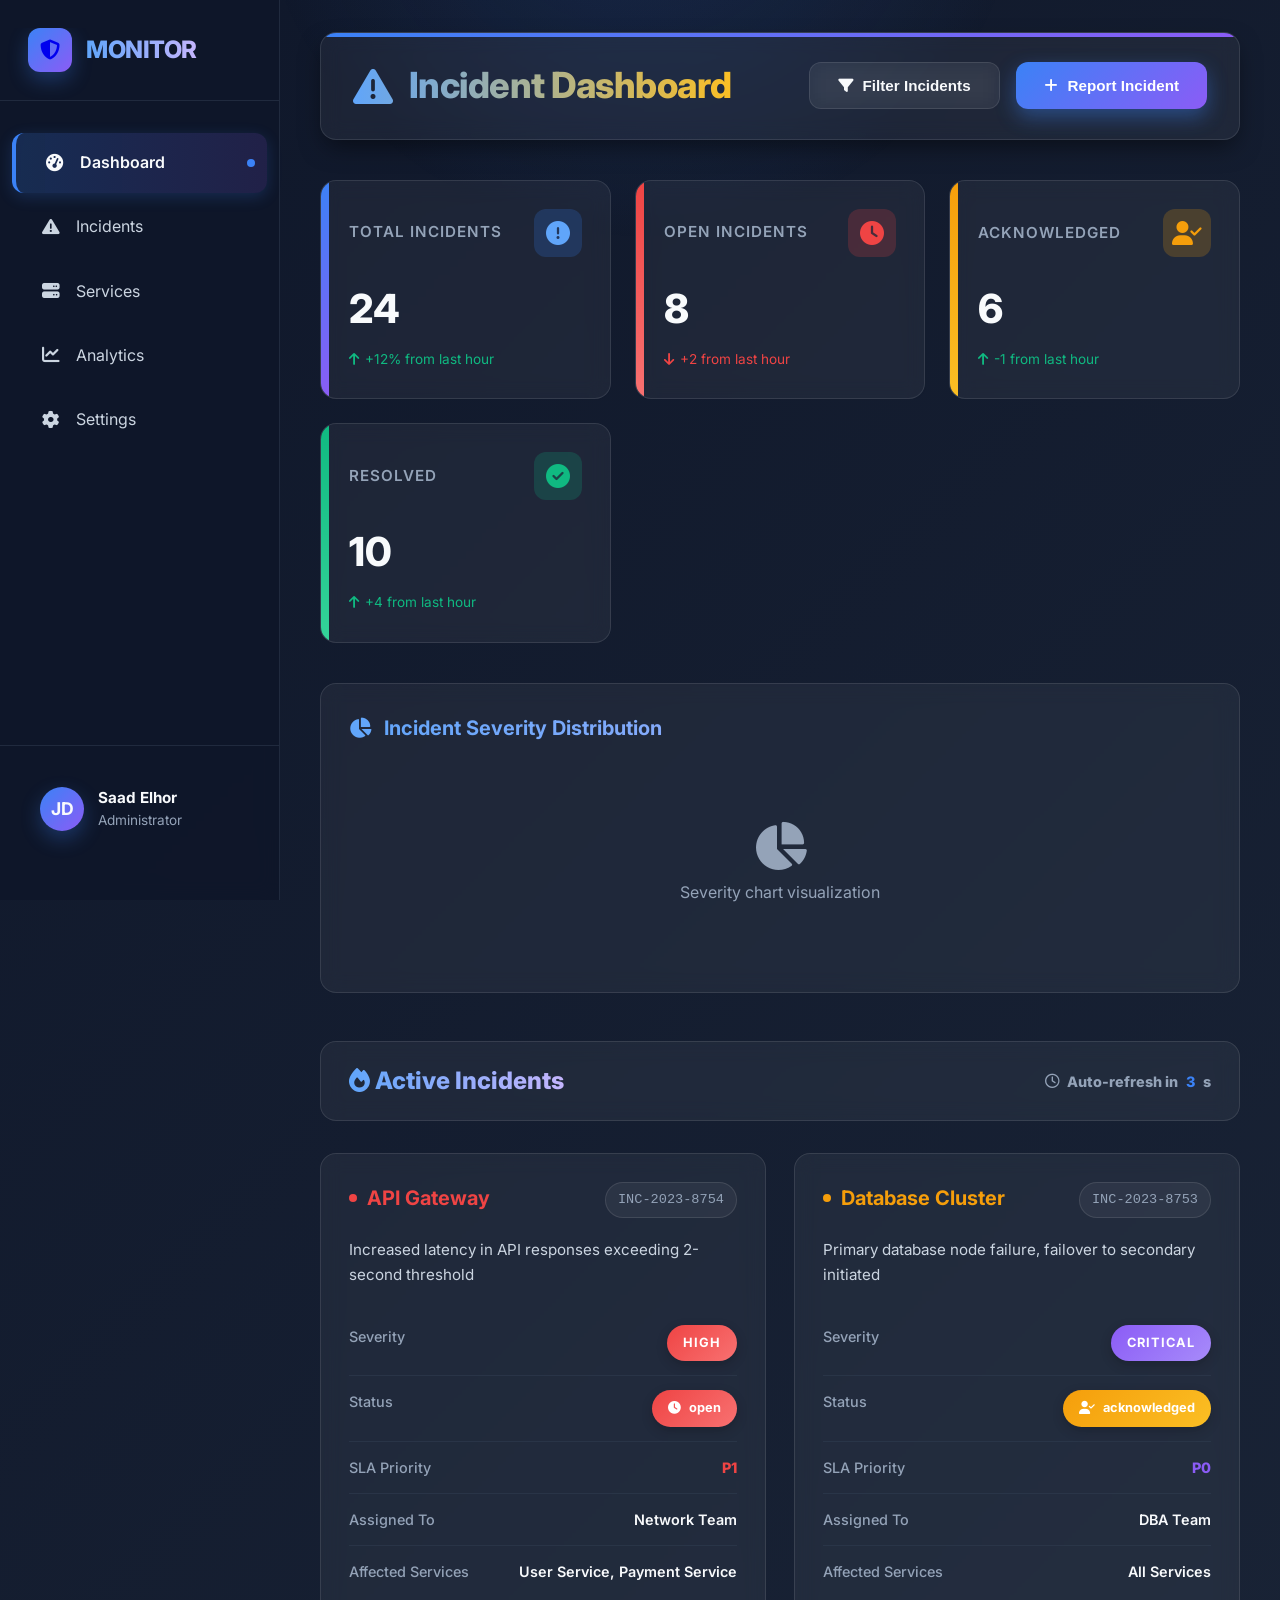
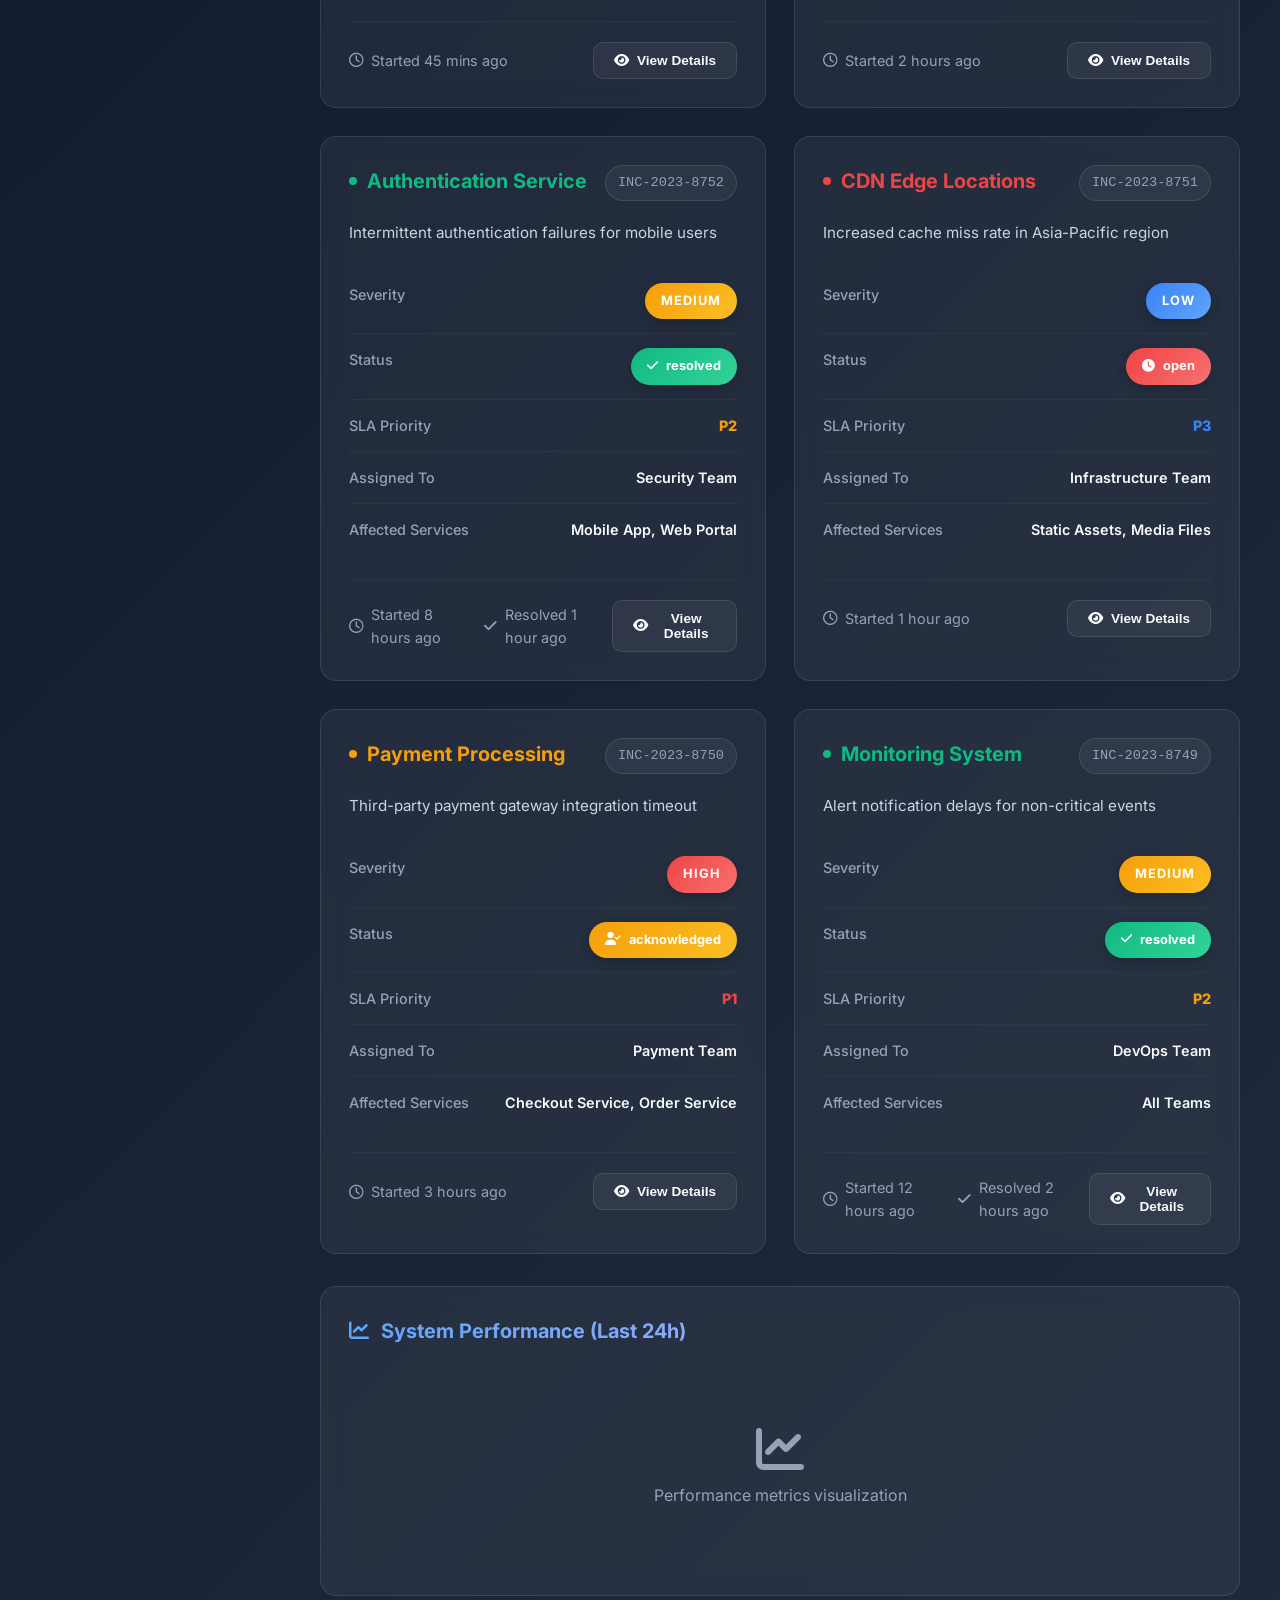
==== commit 04b83d3f: "finish" ====
--- a/web-ui/index.html
+++ b/web-ui/index.html
@@ -1003,7 +1003,7 @@
       <div class="user-profile">
         <div class="user-avatar">JD</div>
         <div class="user-info">
-          <h4>John Doe</h4>
+          <h4>Saad Elhor</h4>
           <p>Administrator</p>
         </div>
       </div>
